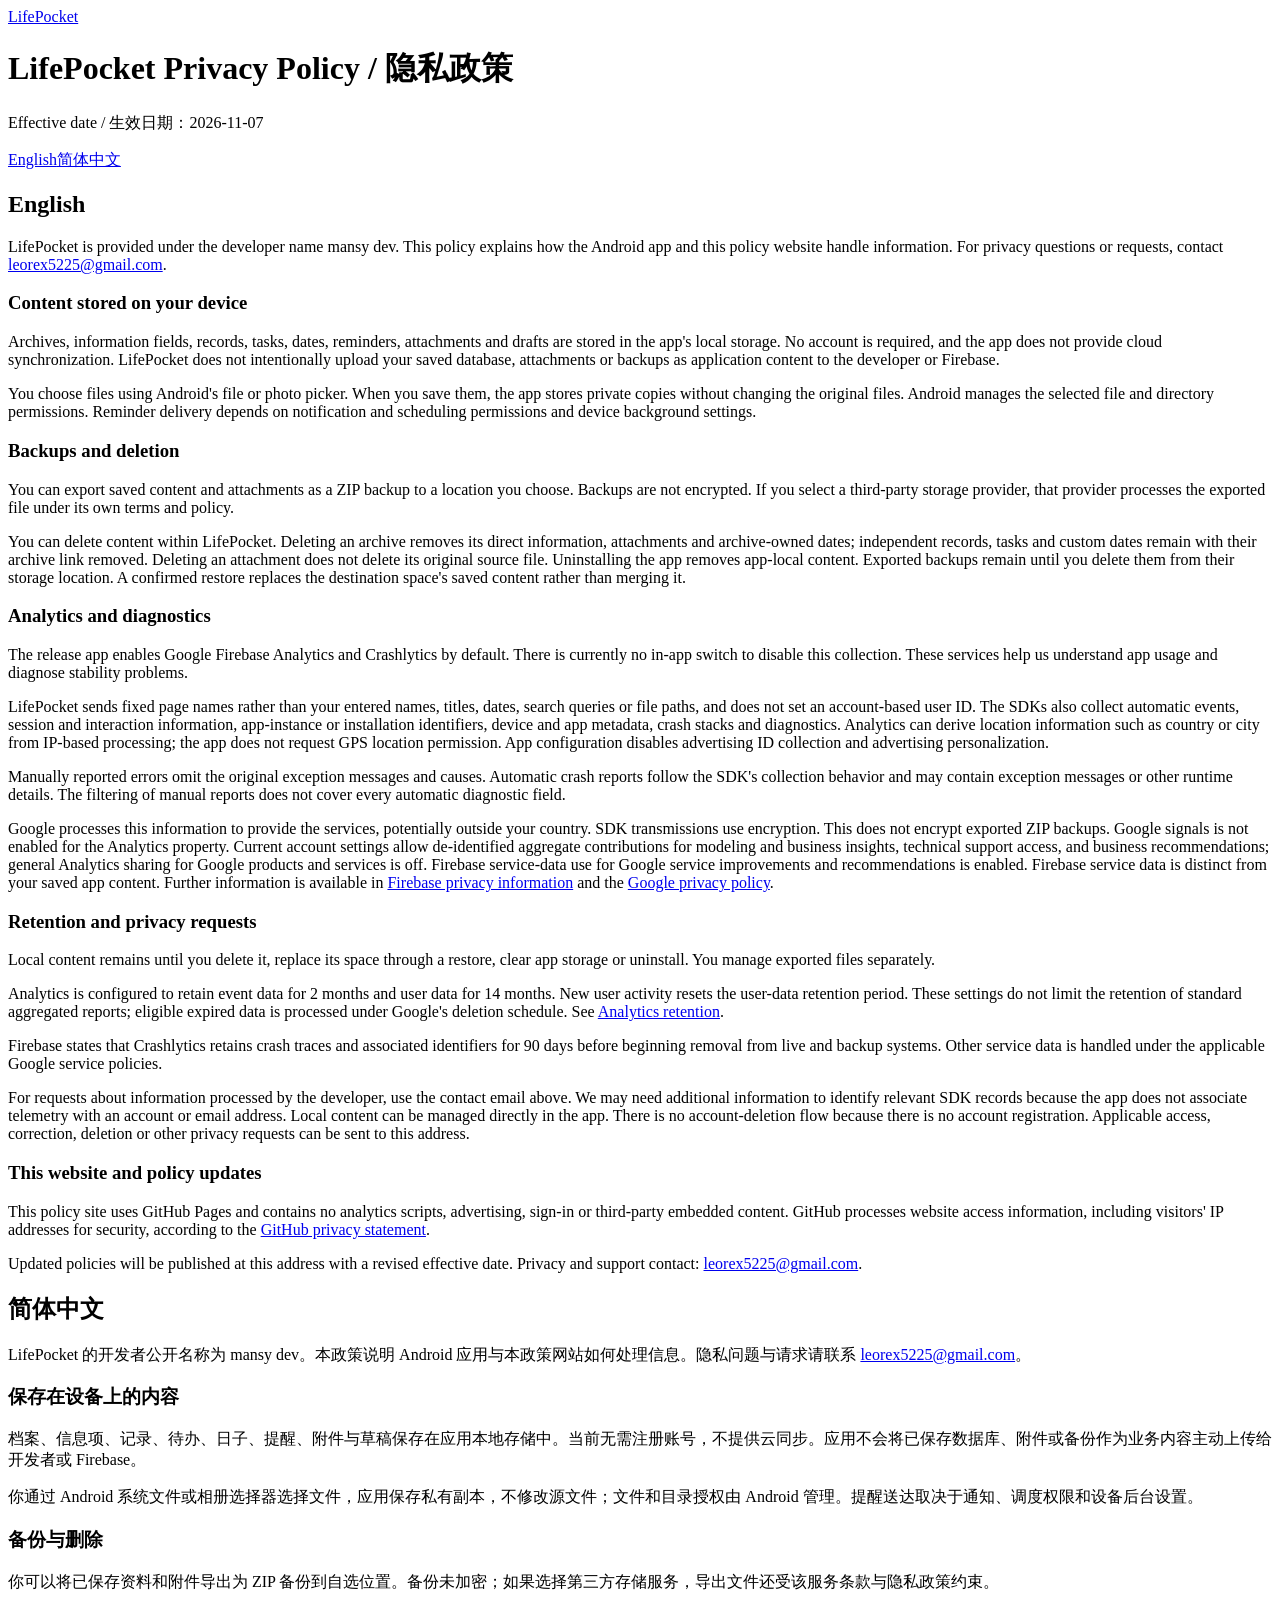
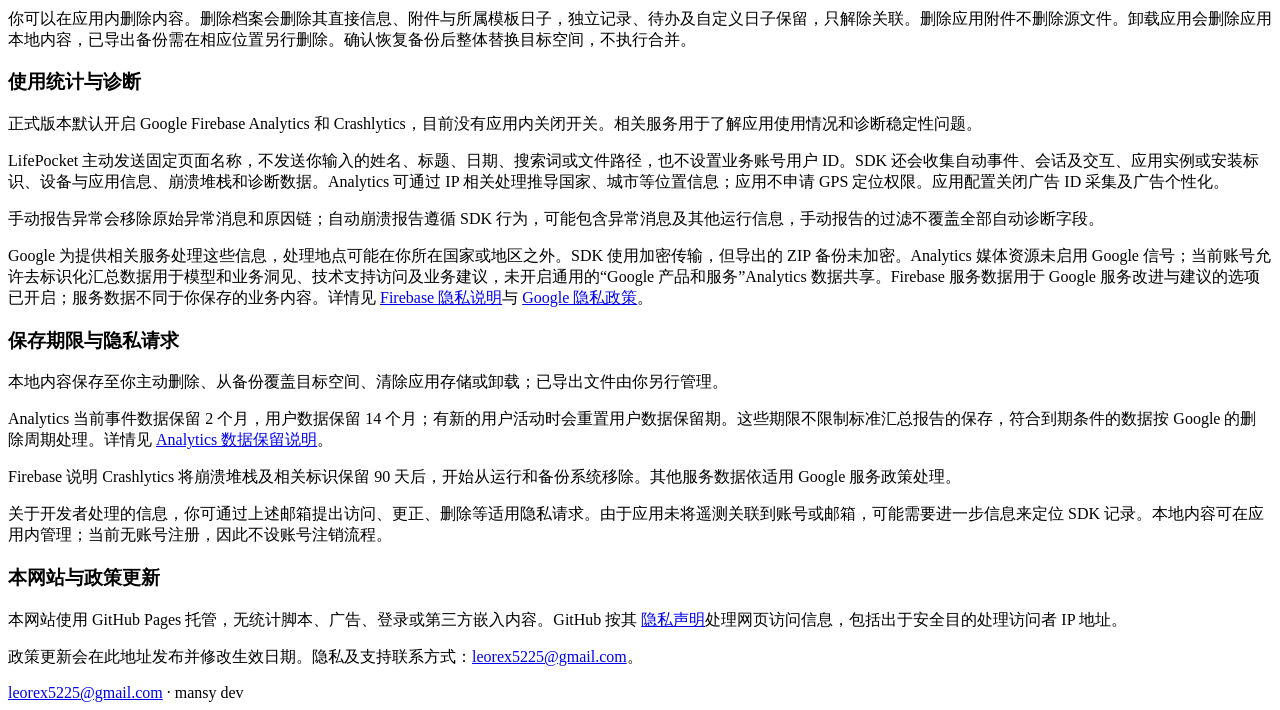
==== privacy/index.html @ 8bf3520f "Publish bilingual LifePocket privacy policy" ====
<!doctype html>
<html lang="en">
<head>
<meta charset="utf-8">
<meta name="viewport" content="width=device-width, initial-scale=1">
<meta name="color-scheme" content="light">
<meta name="description" content="LifePocket privacy policy and support. English and Simplified Chinese.">
<title>LifePocket Privacy Policy / 隐私政策</title>
<link rel="canonical" href="https://weedli.github.io/lifepocket-legal/privacy/">
<link rel="stylesheet" href="../assets/style.css">
</head>
<body><main><a class="brand" href="../">LifePocket</a>
<h1>LifePocket Privacy Policy / 隐私政策</h1>
<p>Effective date / 生效日期：2026-11-07</p>
<nav aria-label="Language"><a href="#en">English</a><a href="#zh-Hans" lang="zh-Hans">简体中文</a></nav>
<section id="en" lang="en"><h2>English</h2>
<p>LifePocket is provided under the developer name mansy dev. This policy explains how the Android app and this policy website handle information. For privacy questions or requests, contact <a href="mailto:leorex5225@gmail.com">leorex5225@gmail.com</a>.</p>
<h3>Content stored on your device</h3>
<p>Archives, information fields, records, tasks, dates, reminders, attachments and drafts are stored in the app&#x27;s local storage. No account is required, and the app does not provide cloud synchronization. LifePocket does not intentionally upload your saved database, attachments or backups as application content to the developer or Firebase.</p>
<p>You choose files using Android&#x27;s file or photo picker. When you save them, the app stores private copies without changing the original files. Android manages the selected file and directory permissions. Reminder delivery depends on notification and scheduling permissions and device background settings.</p>
<h3>Backups and deletion</h3>
<p>You can export saved content and attachments as a ZIP backup to a location you choose. Backups are not encrypted. If you select a third-party storage provider, that provider processes the exported file under its own terms and policy.</p>
<p>You can delete content within LifePocket. Deleting an archive removes its direct information, attachments and archive-owned dates; independent records, tasks and custom dates remain with their archive link removed. Deleting an attachment does not delete its original source file. Uninstalling the app removes app-local content. Exported backups remain until you delete them from their storage location. A confirmed restore replaces the destination space&#x27;s saved content rather than merging it.</p>
<h3>Analytics and diagnostics</h3>
<p>The release app enables Google Firebase Analytics and Crashlytics by default. There is currently no in-app switch to disable this collection. These services help us understand app usage and diagnose stability problems.</p>
<p>LifePocket sends fixed page names rather than your entered names, titles, dates, search queries or file paths, and does not set an account-based user ID. The SDKs also collect automatic events, session and interaction information, app-instance or installation identifiers, device and app metadata, crash stacks and diagnostics. Analytics can derive location information such as country or city from IP-based processing; the app does not request GPS location permission. App configuration disables advertising ID collection and advertising personalization.</p>
<p>Manually reported errors omit the original exception messages and causes. Automatic crash reports follow the SDK&#x27;s collection behavior and may contain exception messages or other runtime details. The filtering of manual reports does not cover every automatic diagnostic field.</p>
<p>Google processes this information to provide the services, potentially outside your country. SDK transmissions use encryption. This does not encrypt exported ZIP backups. Google signals is not enabled for the Analytics property. Current account settings allow de-identified aggregate contributions for modeling and business insights, technical support access, and business recommendations; general Analytics sharing for Google products and services is off. Firebase service-data use for Google service improvements and recommendations is enabled. Firebase service data is distinct from your saved app content. Further information is available in <a href="https://firebase.google.com/support/privacy">Firebase privacy information</a> and the <a href="https://policies.google.com/privacy">Google privacy policy</a>.</p>
<h3>Retention and privacy requests</h3>
<p>Local content remains until you delete it, replace its space through a restore, clear app storage or uninstall. You manage exported files separately.</p>
<p>Analytics is configured to retain event data for 2 months and user data for 14 months. New user activity resets the user-data retention period. These settings do not limit the retention of standard aggregated reports; eligible expired data is processed under Google&#x27;s deletion schedule. See <a href="https://support.google.com/analytics/answer/7667196">Analytics retention</a>.</p>
<p>Firebase states that Crashlytics retains crash traces and associated identifiers for 90 days before beginning removal from live and backup systems. Other service data is handled under the applicable Google service policies.</p>
<p>For requests about information processed by the developer, use the contact email above. We may need additional information to identify relevant SDK records because the app does not associate telemetry with an account or email address. Local content can be managed directly in the app. There is no account-deletion flow because there is no account registration. Applicable access, correction, deletion or other privacy requests can be sent to this address.</p>
<h3>This website and policy updates</h3>
<p>This policy site uses GitHub Pages and contains no analytics scripts, advertising, sign-in or third-party embedded content. GitHub processes website access information, including visitors&#x27; IP addresses for security, according to the <a href="https://docs.github.com/en/site-policy/privacy-policies/github-general-privacy-statement">GitHub privacy statement</a>.</p>
<p>Updated policies will be published at this address with a revised effective date. Privacy and support contact: <a href="mailto:leorex5225@gmail.com">leorex5225@gmail.com</a>.</p>
</section>
<section id="zh-Hans" lang="zh-Hans"><h2>简体中文</h2>
<p>LifePocket 的开发者公开名称为 mansy dev。本政策说明 Android 应用与本政策网站如何处理信息。隐私问题与请求请联系 <a href="mailto:leorex5225@gmail.com">leorex5225@gmail.com</a>。</p>
<h3>保存在设备上的内容</h3>
<p>档案、信息项、记录、待办、日子、提醒、附件与草稿保存在应用本地存储中。当前无需注册账号，不提供云同步。应用不会将已保存数据库、附件或备份作为业务内容主动上传给开发者或 Firebase。</p>
<p>你通过 Android 系统文件或相册选择器选择文件，应用保存私有副本，不修改源文件；文件和目录授权由 Android 管理。提醒送达取决于通知、调度权限和设备后台设置。</p>
<h3>备份与删除</h3>
<p>你可以将已保存资料和附件导出为 ZIP 备份到自选位置。备份未加密；如果选择第三方存储服务，导出文件还受该服务条款与隐私政策约束。</p>
<p>你可以在应用内删除内容。删除档案会删除其直接信息、附件与所属模板日子，独立记录、待办及自定义日子保留，只解除关联。删除应用附件不删除源文件。卸载应用会删除应用本地内容，已导出备份需在相应位置另行删除。确认恢复备份后整体替换目标空间，不执行合并。</p>
<h3>使用统计与诊断</h3>
<p>正式版本默认开启 Google Firebase Analytics 和 Crashlytics，目前没有应用内关闭开关。相关服务用于了解应用使用情况和诊断稳定性问题。</p>
<p>LifePocket 主动发送固定页面名称，不发送你输入的姓名、标题、日期、搜索词或文件路径，也不设置业务账号用户 ID。SDK 还会收集自动事件、会话及交互、应用实例或安装标识、设备与应用信息、崩溃堆栈和诊断数据。Analytics 可通过 IP 相关处理推导国家、城市等位置信息；应用不申请 GPS 定位权限。应用配置关闭广告 ID 采集及广告个性化。</p>
<p>手动报告异常会移除原始异常消息和原因链；自动崩溃报告遵循 SDK 行为，可能包含异常消息及其他运行信息，手动报告的过滤不覆盖全部自动诊断字段。</p>
<p>Google 为提供相关服务处理这些信息，处理地点可能在你所在国家或地区之外。SDK 使用加密传输，但导出的 ZIP 备份未加密。Analytics 媒体资源未启用 Google 信号；当前账号允许去标识化汇总数据用于模型和业务洞见、技术支持访问及业务建议，未开启通用的“Google 产品和服务”Analytics 数据共享。Firebase 服务数据用于 Google 服务改进与建议的选项已开启；服务数据不同于你保存的业务内容。详情见 <a href="https://firebase.google.com/support/privacy">Firebase 隐私说明</a>与 <a href="https://policies.google.com/privacy">Google 隐私政策</a>。</p>
<h3>保存期限与隐私请求</h3>
<p>本地内容保存至你主动删除、从备份覆盖目标空间、清除应用存储或卸载；已导出文件由你另行管理。</p>
<p>Analytics 当前事件数据保留 2 个月，用户数据保留 14 个月；有新的用户活动时会重置用户数据保留期。这些期限不限制标准汇总报告的保存，符合到期条件的数据按 Google 的删除周期处理。详情见 <a href="https://support.google.com/analytics/answer/7667196">Analytics 数据保留说明</a>。</p>
<p>Firebase 说明 Crashlytics 将崩溃堆栈及相关标识保留 90 天后，开始从运行和备份系统移除。其他服务数据依适用 Google 服务政策处理。</p>
<p>关于开发者处理的信息，你可通过上述邮箱提出访问、更正、删除等适用隐私请求。由于应用未将遥测关联到账号或邮箱，可能需要进一步信息来定位 SDK 记录。本地内容可在应用内管理；当前无账号注册，因此不设账号注销流程。</p>
<h3>本网站与政策更新</h3>
<p>本网站使用 GitHub Pages 托管，无统计脚本、广告、登录或第三方嵌入内容。GitHub 按其 <a href="https://docs.github.com/en/site-policy/privacy-policies/github-general-privacy-statement">隐私声明</a>处理网页访问信息，包括出于安全目的处理访问者 IP 地址。</p>
<p>政策更新会在此地址发布并修改生效日期。隐私及支持联系方式：<a href="mailto:leorex5225@gmail.com">leorex5225@gmail.com</a>。</p>
</section><footer><a href="mailto:leorex5225@gmail.com">leorex5225@gmail.com</a> · mansy dev</footer></main></body>
</html>
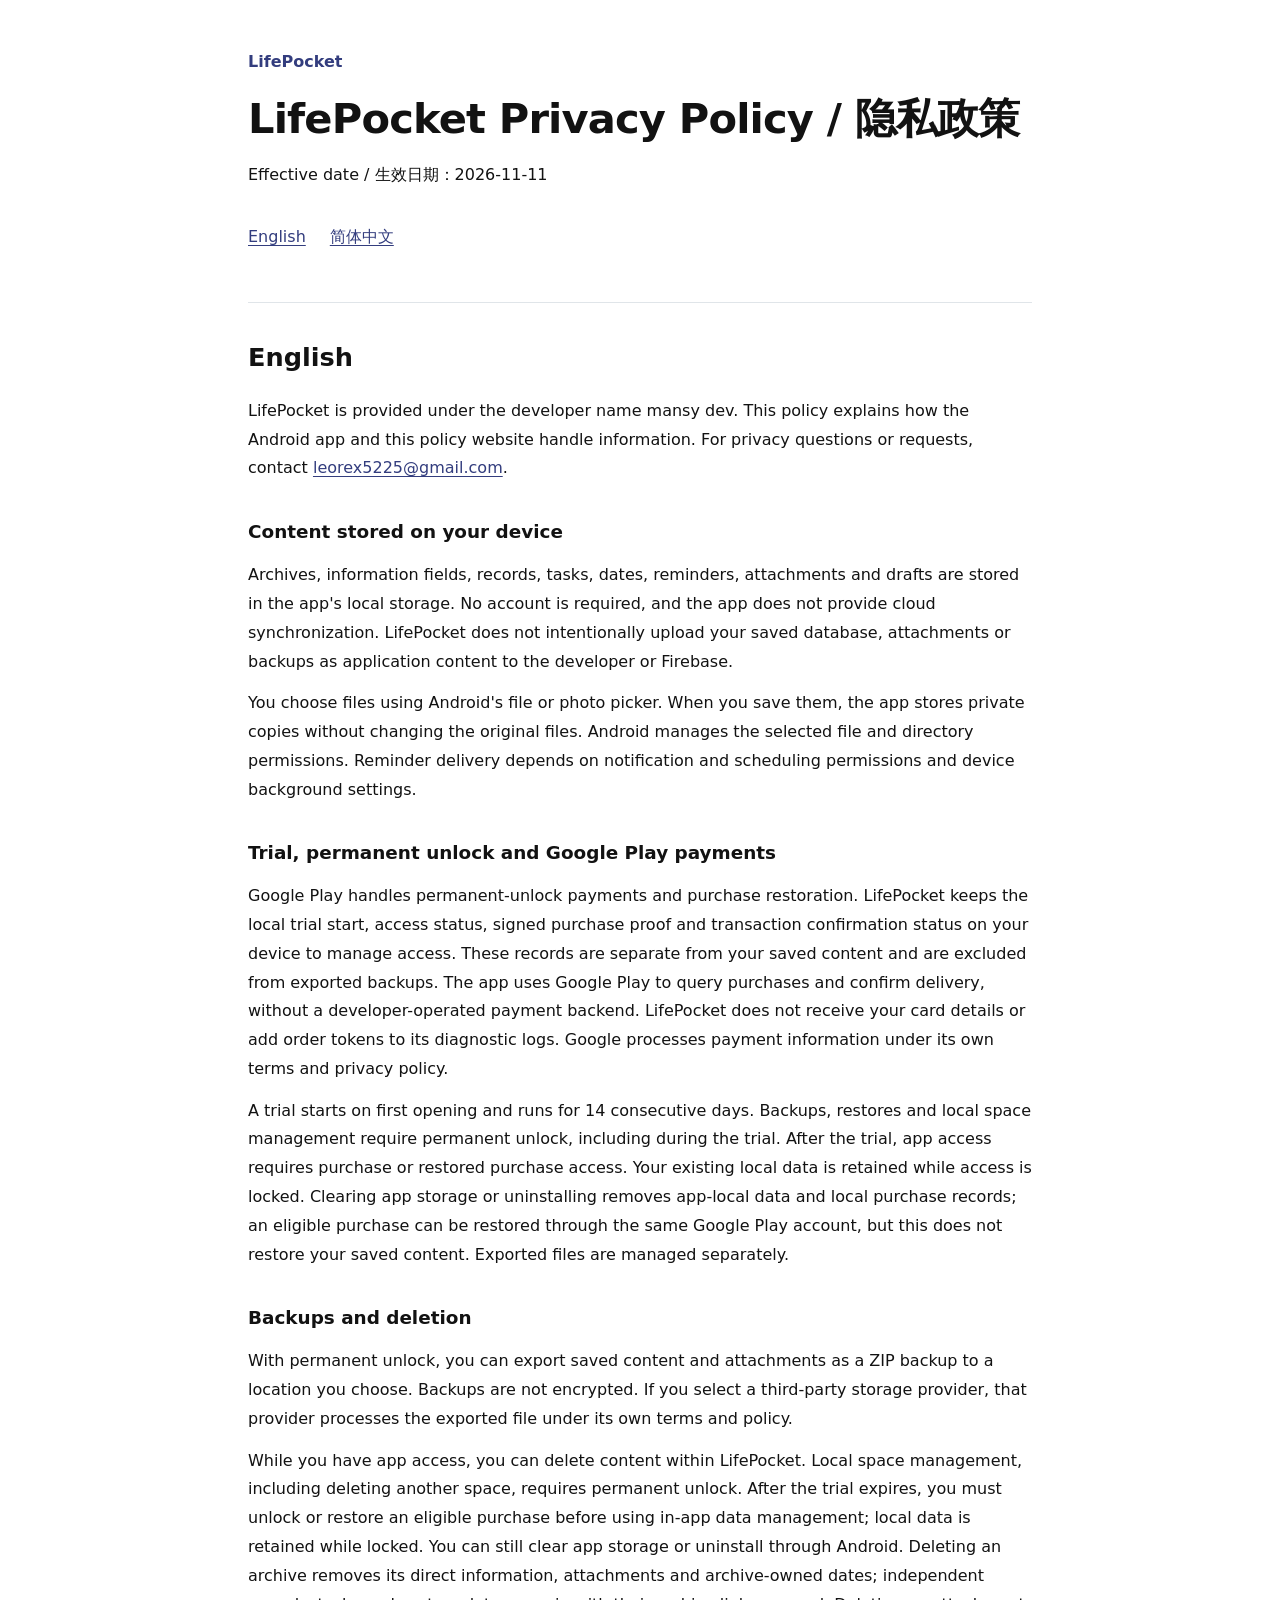
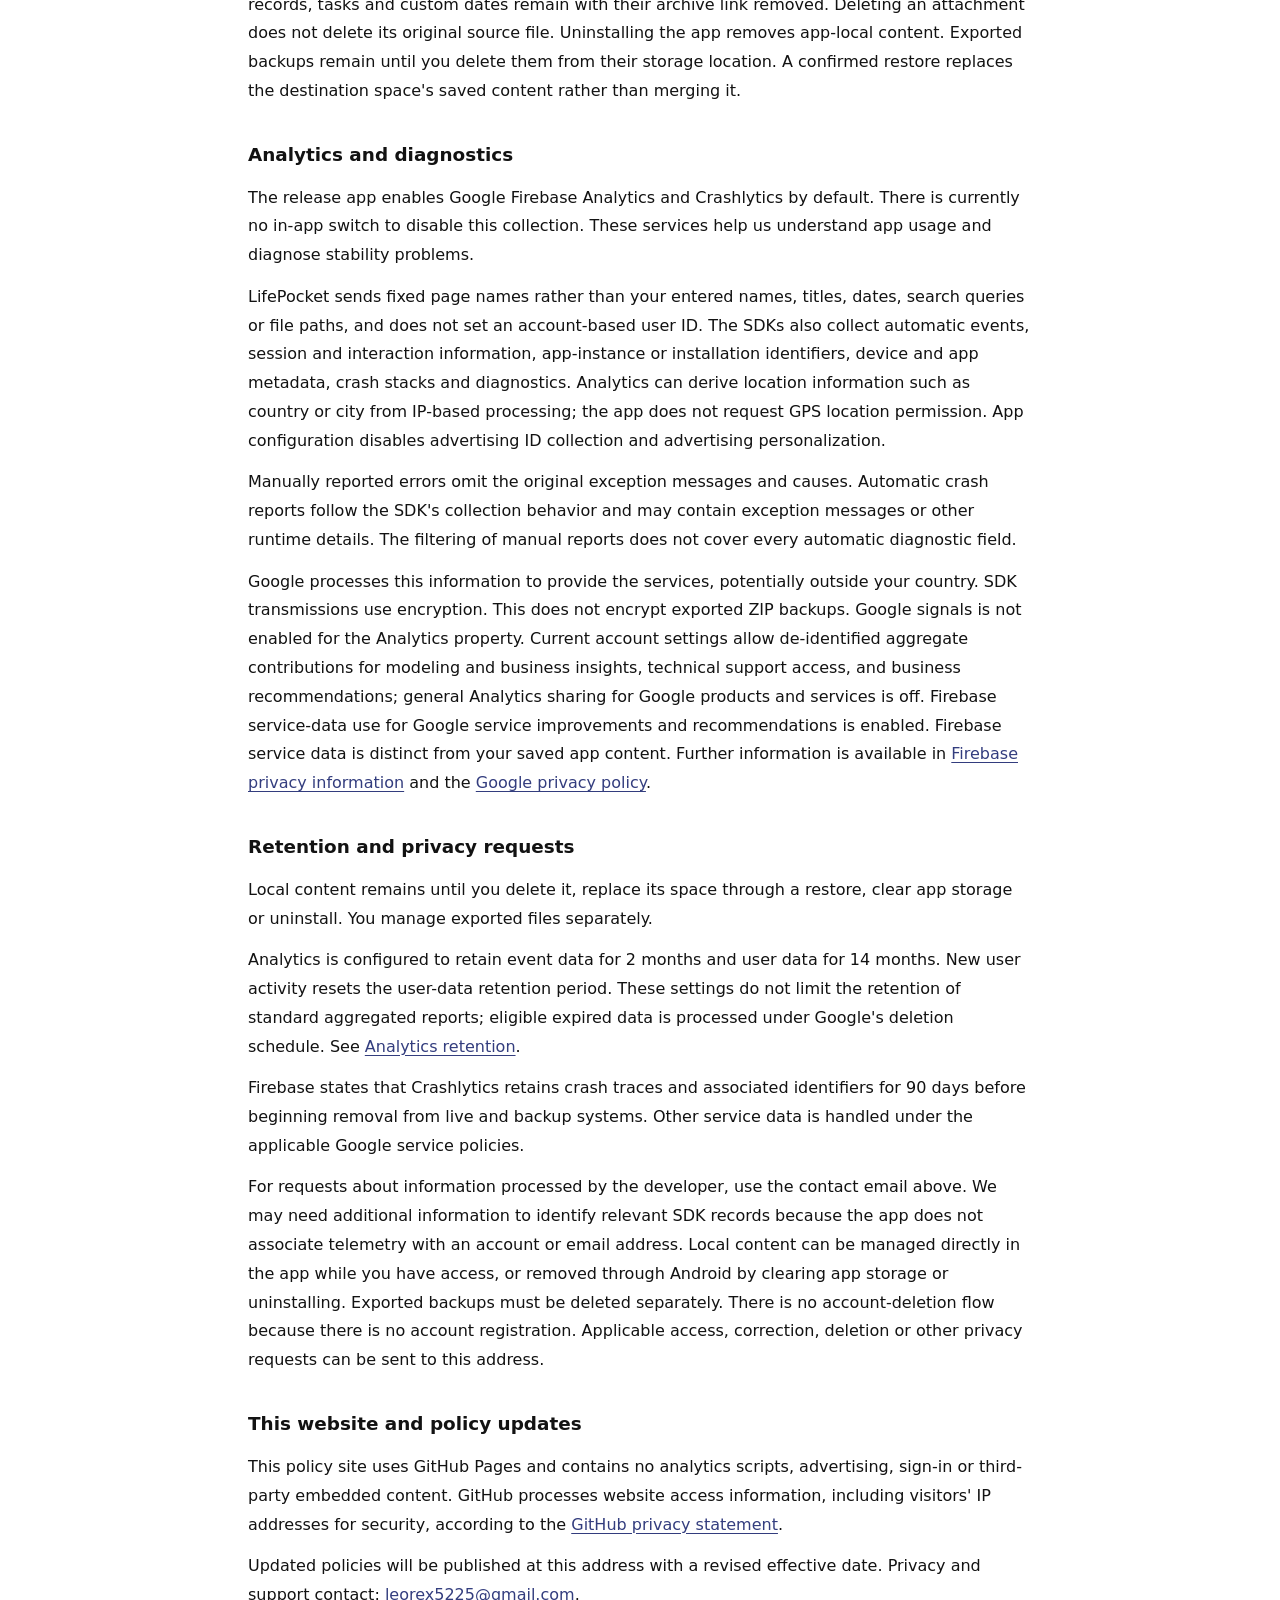
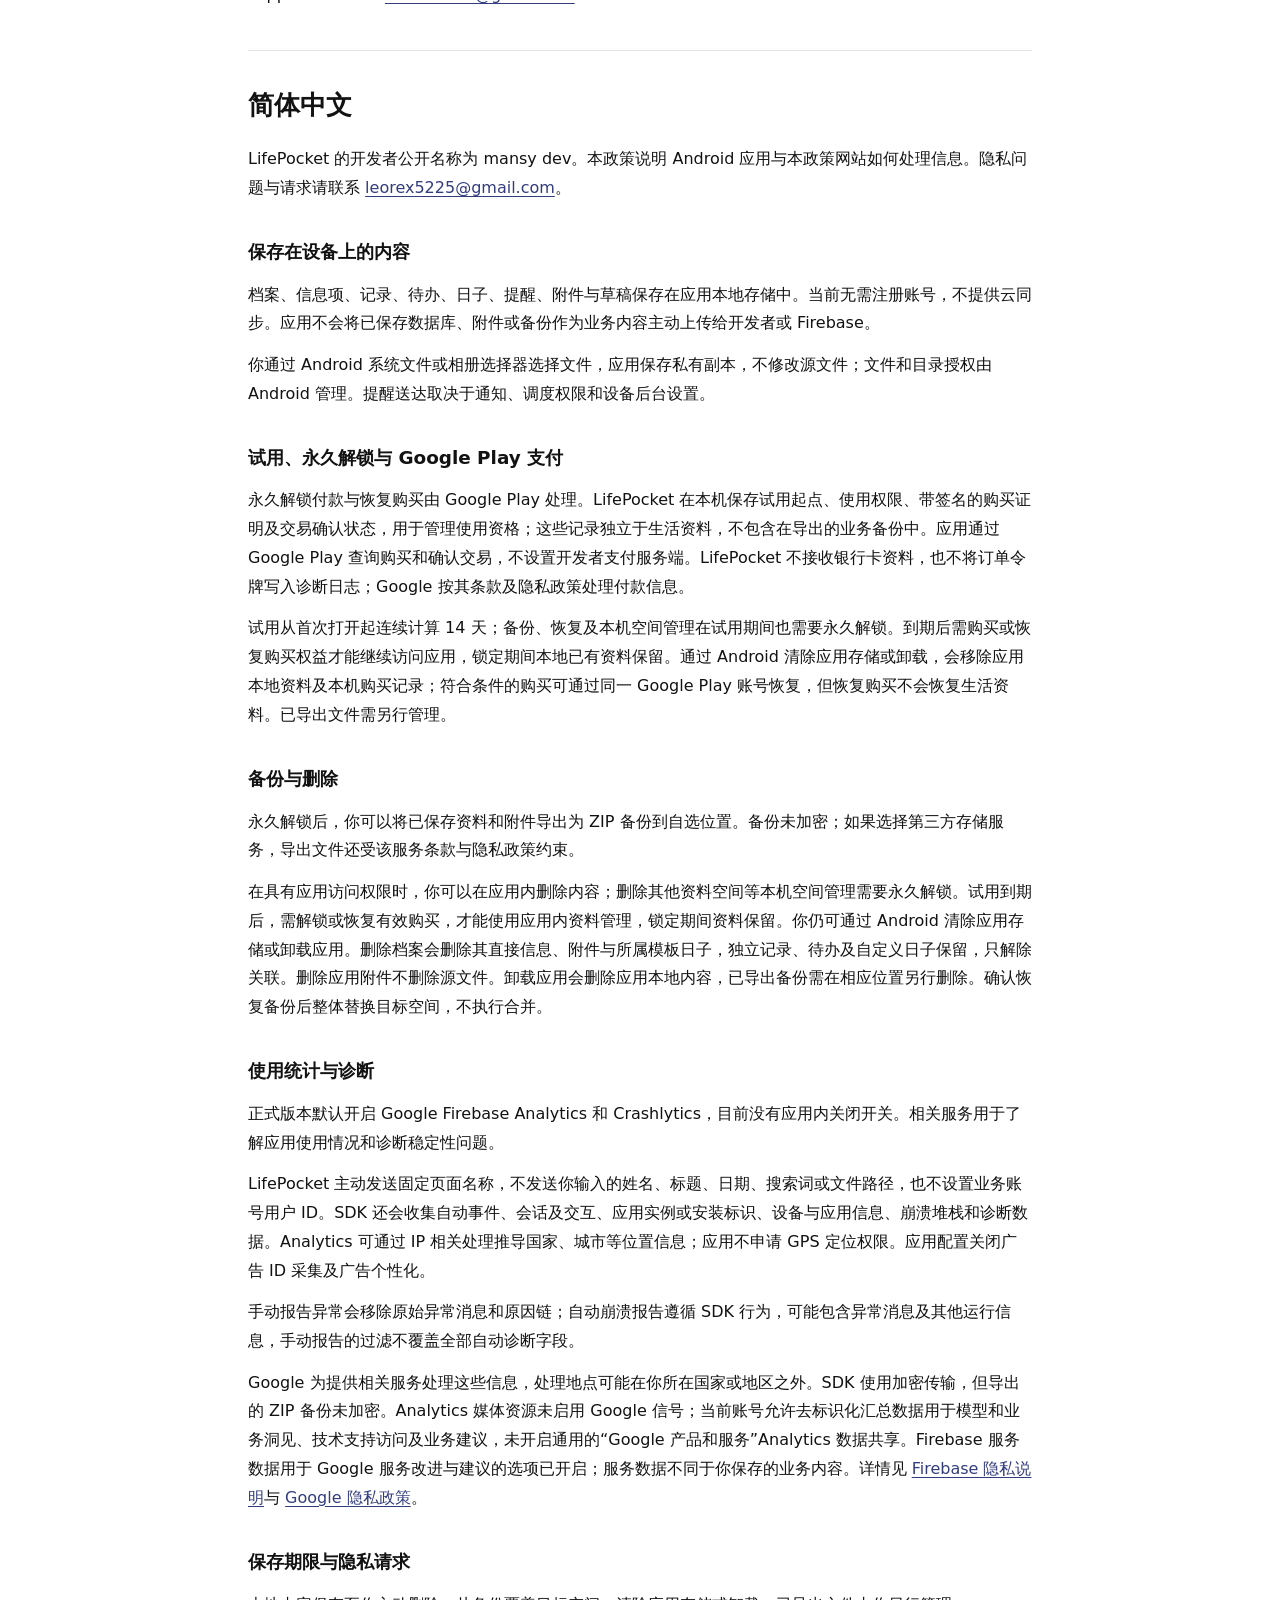
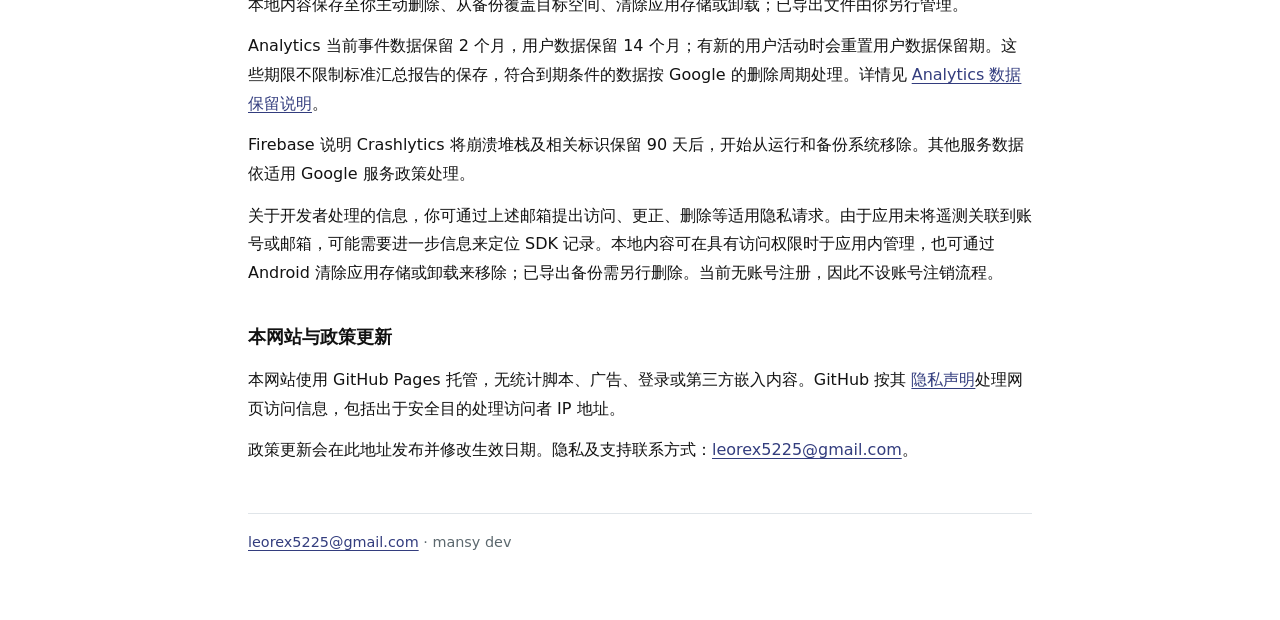
==== commit c5ce1746: "补充试用、永久解锁及数据访问说明" ====
--- a/privacy/index.html
+++ b/privacy/index.html
@@ -11,16 +11,19 @@
 </head>
 <body><main><a class="brand" href="../">LifePocket</a>
 <h1>LifePocket Privacy Policy / 隐私政策</h1>
-<p>Effective date / 生效日期：2026-11-07</p>
+<p>Effective date / 生效日期：2026-11-11</p>
 <nav aria-label="Language"><a href="#en">English</a><a href="#zh-Hans" lang="zh-Hans">简体中文</a></nav>
 <section id="en" lang="en"><h2>English</h2>
 <p>LifePocket is provided under the developer name mansy dev. This policy explains how the Android app and this policy website handle information. For privacy questions or requests, contact <a href="mailto:leorex5225@gmail.com">leorex5225@gmail.com</a>.</p>
 <h3>Content stored on your device</h3>
 <p>Archives, information fields, records, tasks, dates, reminders, attachments and drafts are stored in the app&#x27;s local storage. No account is required, and the app does not provide cloud synchronization. LifePocket does not intentionally upload your saved database, attachments or backups as application content to the developer or Firebase.</p>
 <p>You choose files using Android&#x27;s file or photo picker. When you save them, the app stores private copies without changing the original files. Android manages the selected file and directory permissions. Reminder delivery depends on notification and scheduling permissions and device background settings.</p>
+<h3>Trial, permanent unlock and Google Play payments</h3>
+<p>Google Play handles permanent-unlock payments and purchase restoration. LifePocket keeps the local trial start, access status, signed purchase proof and transaction confirmation status on your device to manage access. These records are separate from your saved content and are excluded from exported backups. The app uses Google Play to query purchases and confirm delivery, without a developer-operated payment backend. LifePocket does not receive your card details or add order tokens to its diagnostic logs. Google processes payment information under its own terms and privacy policy.</p>
+<p>A trial starts on first opening and runs for 14 consecutive days. Backups, restores and local space management require permanent unlock, including during the trial. After the trial, app access requires purchase or restored purchase access. Your existing local data is retained while access is locked. Clearing app storage or uninstalling removes app-local data and local purchase records; an eligible purchase can be restored through the same Google Play account, but this does not restore your saved content. Exported files are managed separately.</p>
 <h3>Backups and deletion</h3>
-<p>You can export saved content and attachments as a ZIP backup to a location you choose. Backups are not encrypted. If you select a third-party storage provider, that provider processes the exported file under its own terms and policy.</p>
-<p>You can delete content within LifePocket. Deleting an archive removes its direct information, attachments and archive-owned dates; independent records, tasks and custom dates remain with their archive link removed. Deleting an attachment does not delete its original source file. Uninstalling the app removes app-local content. Exported backups remain until you delete them from their storage location. A confirmed restore replaces the destination space&#x27;s saved content rather than merging it.</p>
+<p>With permanent unlock, you can export saved content and attachments as a ZIP backup to a location you choose. Backups are not encrypted. If you select a third-party storage provider, that provider processes the exported file under its own terms and policy.</p>
+<p>While you have app access, you can delete content within LifePocket. Local space management, including deleting another space, requires permanent unlock. After the trial expires, you must unlock or restore an eligible purchase before using in-app data management; local data is retained while locked. You can still clear app storage or uninstall through Android. Deleting an archive removes its direct information, attachments and archive-owned dates; independent records, tasks and custom dates remain with their archive link removed. Deleting an attachment does not delete its original source file. Uninstalling the app removes app-local content. Exported backups remain until you delete them from their storage location. A confirmed restore replaces the destination space&#x27;s saved content rather than merging it.</p>
 <h3>Analytics and diagnostics</h3>
 <p>The release app enables Google Firebase Analytics and Crashlytics by default. There is currently no in-app switch to disable this collection. These services help us understand app usage and diagnose stability problems.</p>
 <p>LifePocket sends fixed page names rather than your entered names, titles, dates, search queries or file paths, and does not set an account-based user ID. The SDKs also collect automatic events, session and interaction information, app-instance or installation identifiers, device and app metadata, crash stacks and diagnostics. Analytics can derive location information such as country or city from IP-based processing; the app does not request GPS location permission. App configuration disables advertising ID collection and advertising personalization.</p>
@@ -30,7 +33,7 @@
 <p>Local content remains until you delete it, replace its space through a restore, clear app storage or uninstall. You manage exported files separately.</p>
 <p>Analytics is configured to retain event data for 2 months and user data for 14 months. New user activity resets the user-data retention period. These settings do not limit the retention of standard aggregated reports; eligible expired data is processed under Google&#x27;s deletion schedule. See <a href="https://support.google.com/analytics/answer/7667196">Analytics retention</a>.</p>
 <p>Firebase states that Crashlytics retains crash traces and associated identifiers for 90 days before beginning removal from live and backup systems. Other service data is handled under the applicable Google service policies.</p>
-<p>For requests about information processed by the developer, use the contact email above. We may need additional information to identify relevant SDK records because the app does not associate telemetry with an account or email address. Local content can be managed directly in the app. There is no account-deletion flow because there is no account registration. Applicable access, correction, deletion or other privacy requests can be sent to this address.</p>
+<p>For requests about information processed by the developer, use the contact email above. We may need additional information to identify relevant SDK records because the app does not associate telemetry with an account or email address. Local content can be managed directly in the app while you have access, or removed through Android by clearing app storage or uninstalling. Exported backups must be deleted separately. There is no account-deletion flow because there is no account registration. Applicable access, correction, deletion or other privacy requests can be sent to this address.</p>
 <h3>This website and policy updates</h3>
 <p>This policy site uses GitHub Pages and contains no analytics scripts, advertising, sign-in or third-party embedded content. GitHub processes website access information, including visitors&#x27; IP addresses for security, according to the <a href="https://docs.github.com/en/site-policy/privacy-policies/github-general-privacy-statement">GitHub privacy statement</a>.</p>
 <p>Updated policies will be published at this address with a revised effective date. Privacy and support contact: <a href="mailto:leorex5225@gmail.com">leorex5225@gmail.com</a>.</p>
@@ -40,9 +43,12 @@
 <h3>保存在设备上的内容</h3>
 <p>档案、信息项、记录、待办、日子、提醒、附件与草稿保存在应用本地存储中。当前无需注册账号，不提供云同步。应用不会将已保存数据库、附件或备份作为业务内容主动上传给开发者或 Firebase。</p>
 <p>你通过 Android 系统文件或相册选择器选择文件，应用保存私有副本，不修改源文件；文件和目录授权由 Android 管理。提醒送达取决于通知、调度权限和设备后台设置。</p>
+<h3>试用、永久解锁与 Google Play 支付</h3>
+<p>永久解锁付款与恢复购买由 Google Play 处理。LifePocket 在本机保存试用起点、使用权限、带签名的购买证明及交易确认状态，用于管理使用资格；这些记录独立于生活资料，不包含在导出的业务备份中。应用通过 Google Play 查询购买和确认交易，不设置开发者支付服务端。LifePocket 不接收银行卡资料，也不将订单令牌写入诊断日志；Google 按其条款及隐私政策处理付款信息。</p>
+<p>试用从首次打开起连续计算 14 天；备份、恢复及本机空间管理在试用期间也需要永久解锁。到期后需购买或恢复购买权益才能继续访问应用，锁定期间本地已有资料保留。通过 Android 清除应用存储或卸载，会移除应用本地资料及本机购买记录；符合条件的购买可通过同一 Google Play 账号恢复，但恢复购买不会恢复生活资料。已导出文件需另行管理。</p>
 <h3>备份与删除</h3>
-<p>你可以将已保存资料和附件导出为 ZIP 备份到自选位置。备份未加密；如果选择第三方存储服务，导出文件还受该服务条款与隐私政策约束。</p>
-<p>你可以在应用内删除内容。删除档案会删除其直接信息、附件与所属模板日子，独立记录、待办及自定义日子保留，只解除关联。删除应用附件不删除源文件。卸载应用会删除应用本地内容，已导出备份需在相应位置另行删除。确认恢复备份后整体替换目标空间，不执行合并。</p>
+<p>永久解锁后，你可以将已保存资料和附件导出为 ZIP 备份到自选位置。备份未加密；如果选择第三方存储服务，导出文件还受该服务条款与隐私政策约束。</p>
+<p>在具有应用访问权限时，你可以在应用内删除内容；删除其他资料空间等本机空间管理需要永久解锁。试用到期后，需解锁或恢复有效购买，才能使用应用内资料管理，锁定期间资料保留。你仍可通过 Android 清除应用存储或卸载应用。删除档案会删除其直接信息、附件与所属模板日子，独立记录、待办及自定义日子保留，只解除关联。删除应用附件不删除源文件。卸载应用会删除应用本地内容，已导出备份需在相应位置另行删除。确认恢复备份后整体替换目标空间，不执行合并。</p>
 <h3>使用统计与诊断</h3>
 <p>正式版本默认开启 Google Firebase Analytics 和 Crashlytics，目前没有应用内关闭开关。相关服务用于了解应用使用情况和诊断稳定性问题。</p>
 <p>LifePocket 主动发送固定页面名称，不发送你输入的姓名、标题、日期、搜索词或文件路径，也不设置业务账号用户 ID。SDK 还会收集自动事件、会话及交互、应用实例或安装标识、设备与应用信息、崩溃堆栈和诊断数据。Analytics 可通过 IP 相关处理推导国家、城市等位置信息；应用不申请 GPS 定位权限。应用配置关闭广告 ID 采集及广告个性化。</p>
@@ -52,7 +58,7 @@
 <p>本地内容保存至你主动删除、从备份覆盖目标空间、清除应用存储或卸载；已导出文件由你另行管理。</p>
 <p>Analytics 当前事件数据保留 2 个月，用户数据保留 14 个月；有新的用户活动时会重置用户数据保留期。这些期限不限制标准汇总报告的保存，符合到期条件的数据按 Google 的删除周期处理。详情见 <a href="https://support.google.com/analytics/answer/7667196">Analytics 数据保留说明</a>。</p>
 <p>Firebase 说明 Crashlytics 将崩溃堆栈及相关标识保留 90 天后，开始从运行和备份系统移除。其他服务数据依适用 Google 服务政策处理。</p>
-<p>关于开发者处理的信息，你可通过上述邮箱提出访问、更正、删除等适用隐私请求。由于应用未将遥测关联到账号或邮箱，可能需要进一步信息来定位 SDK 记录。本地内容可在应用内管理；当前无账号注册，因此不设账号注销流程。</p>
+<p>关于开发者处理的信息，你可通过上述邮箱提出访问、更正、删除等适用隐私请求。由于应用未将遥测关联到账号或邮箱，可能需要进一步信息来定位 SDK 记录。本地内容可在具有访问权限时于应用内管理，也可通过 Android 清除应用存储或卸载来移除；已导出备份需另行删除。当前无账号注册，因此不设账号注销流程。</p>
 <h3>本网站与政策更新</h3>
 <p>本网站使用 GitHub Pages 托管，无统计脚本、广告、登录或第三方嵌入内容。GitHub 按其 <a href="https://docs.github.com/en/site-policy/privacy-policies/github-general-privacy-statement">隐私声明</a>处理网页访问信息，包括出于安全目的处理访问者 IP 地址。</p>
 <p>政策更新会在此地址发布并修改生效日期。隐私及支持联系方式：<a href="mailto:leorex5225@gmail.com">leorex5225@gmail.com</a>。</p>
--- a/assets/style.css
+++ b/assets/style.css
@@ -0,0 +1,4 @@
+/* Matches LifePocket's existing light palette and system sans-serif typography. */
+:root{color-scheme:light;--paper:#fff;--ink:#121212;--secondary:#5c686e;--accent:#333d7e;--line:#e0e5e9}
+*{box-sizing:border-box}html{scroll-padding-top:2rem}body{margin:0;background:var(--paper);color:var(--ink);font:1rem/1.8 system-ui,-apple-system,BlinkMacSystemFont,"Segoe UI",sans-serif}
+main{max-width:52rem;margin:auto;padding:3rem 1.5rem 4rem}h1{font-size:clamp(1.8rem,5vw,2.6rem);line-height:1.25;letter-spacing:-.02em;margin:1rem 0}h2{font-size:1.6rem;line-height:1.4}h3{font-size:1.15rem;margin:2rem 0 .5rem}p{margin:.8rem 0;overflow-wrap:anywhere}a{color:var(--accent);text-underline-offset:.2em;overflow-wrap:anywhere}a:focus-visible{outline:3px solid var(--accent);outline-offset:4px;border-radius:2px}.brand{font-weight:700;text-decoration:none}.eyebrow,footer{color:var(--secondary)}nav{display:flex;flex-wrap:wrap;gap:.4rem 1.5rem;margin:1.5rem 0}nav a{display:inline-flex;align-items:center;min-height:3rem}section{border-top:1px solid var(--line);margin-top:2.5rem;padding-top:1rem}footer{border-top:1px solid var(--line);margin-top:3rem;padding-top:1rem;font-size:.9rem}@media(max-width:480px){main{padding:1.5rem 1.1rem 3rem}}
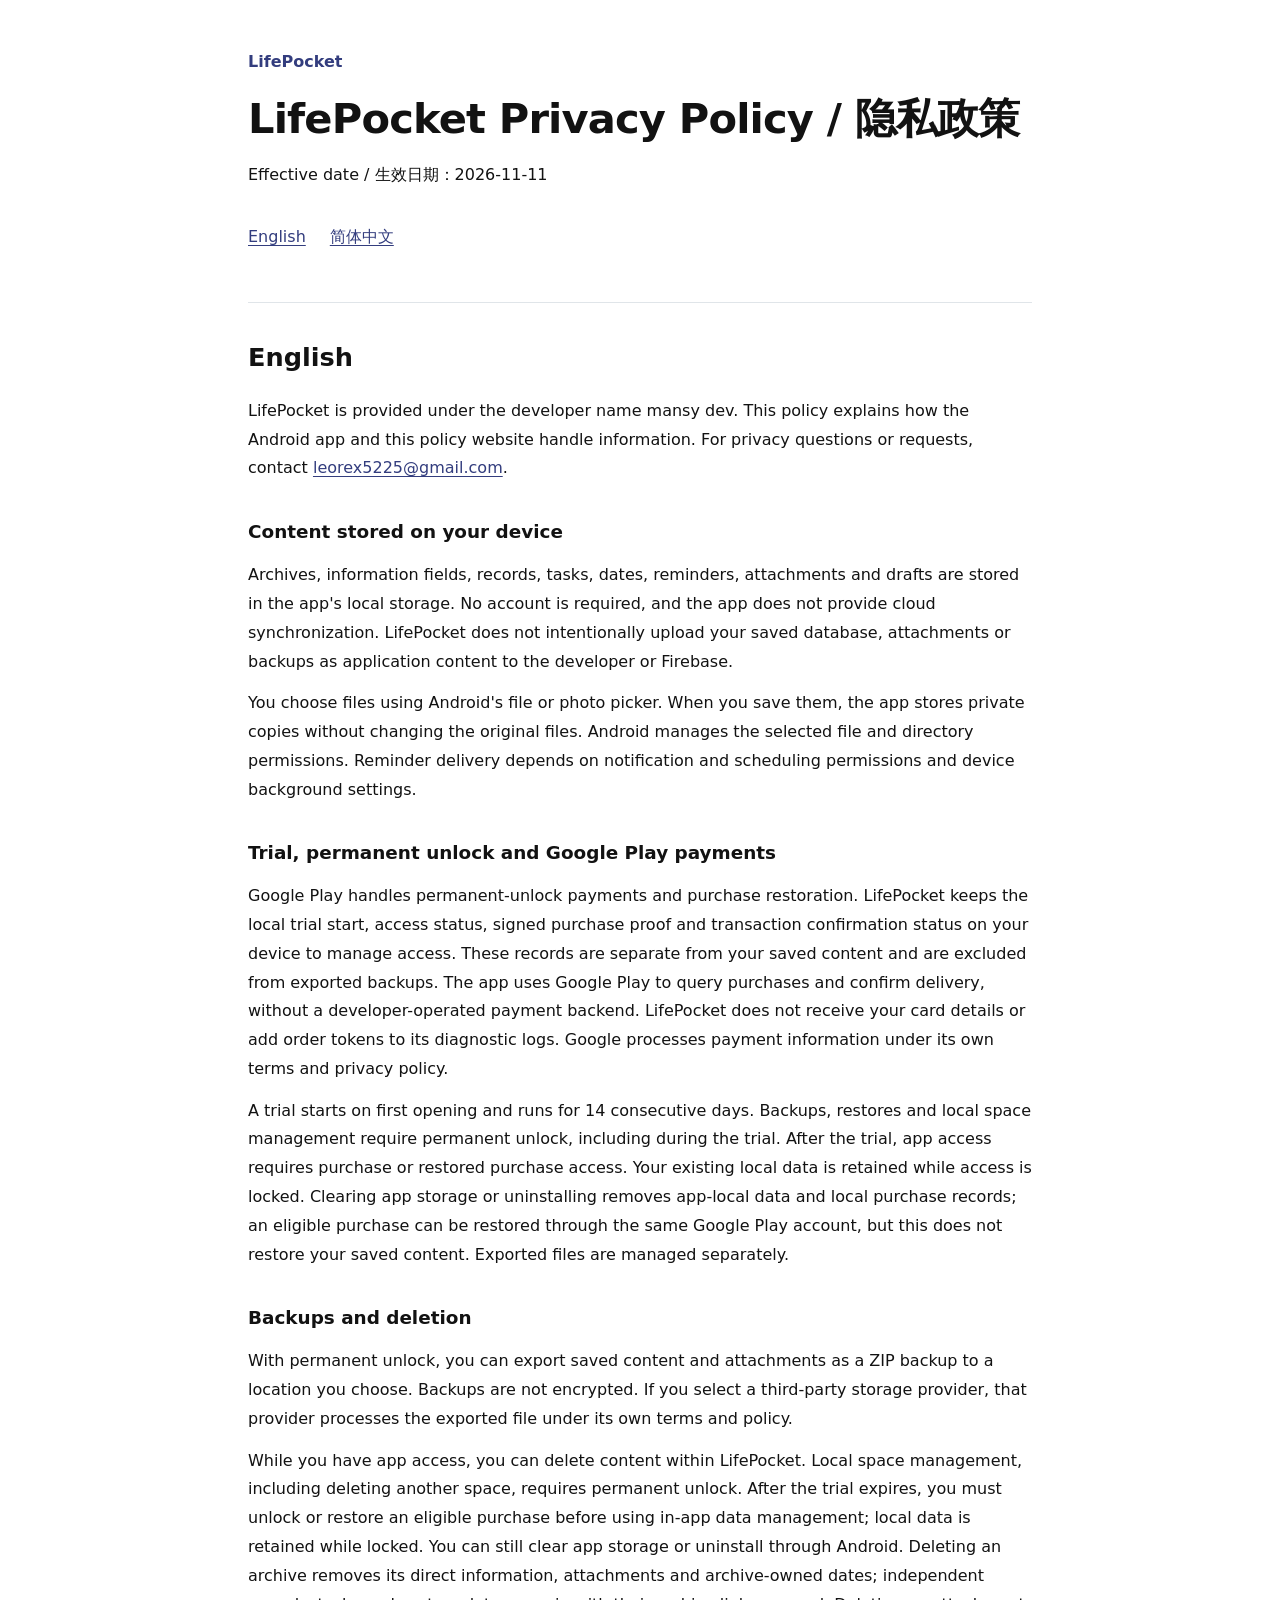
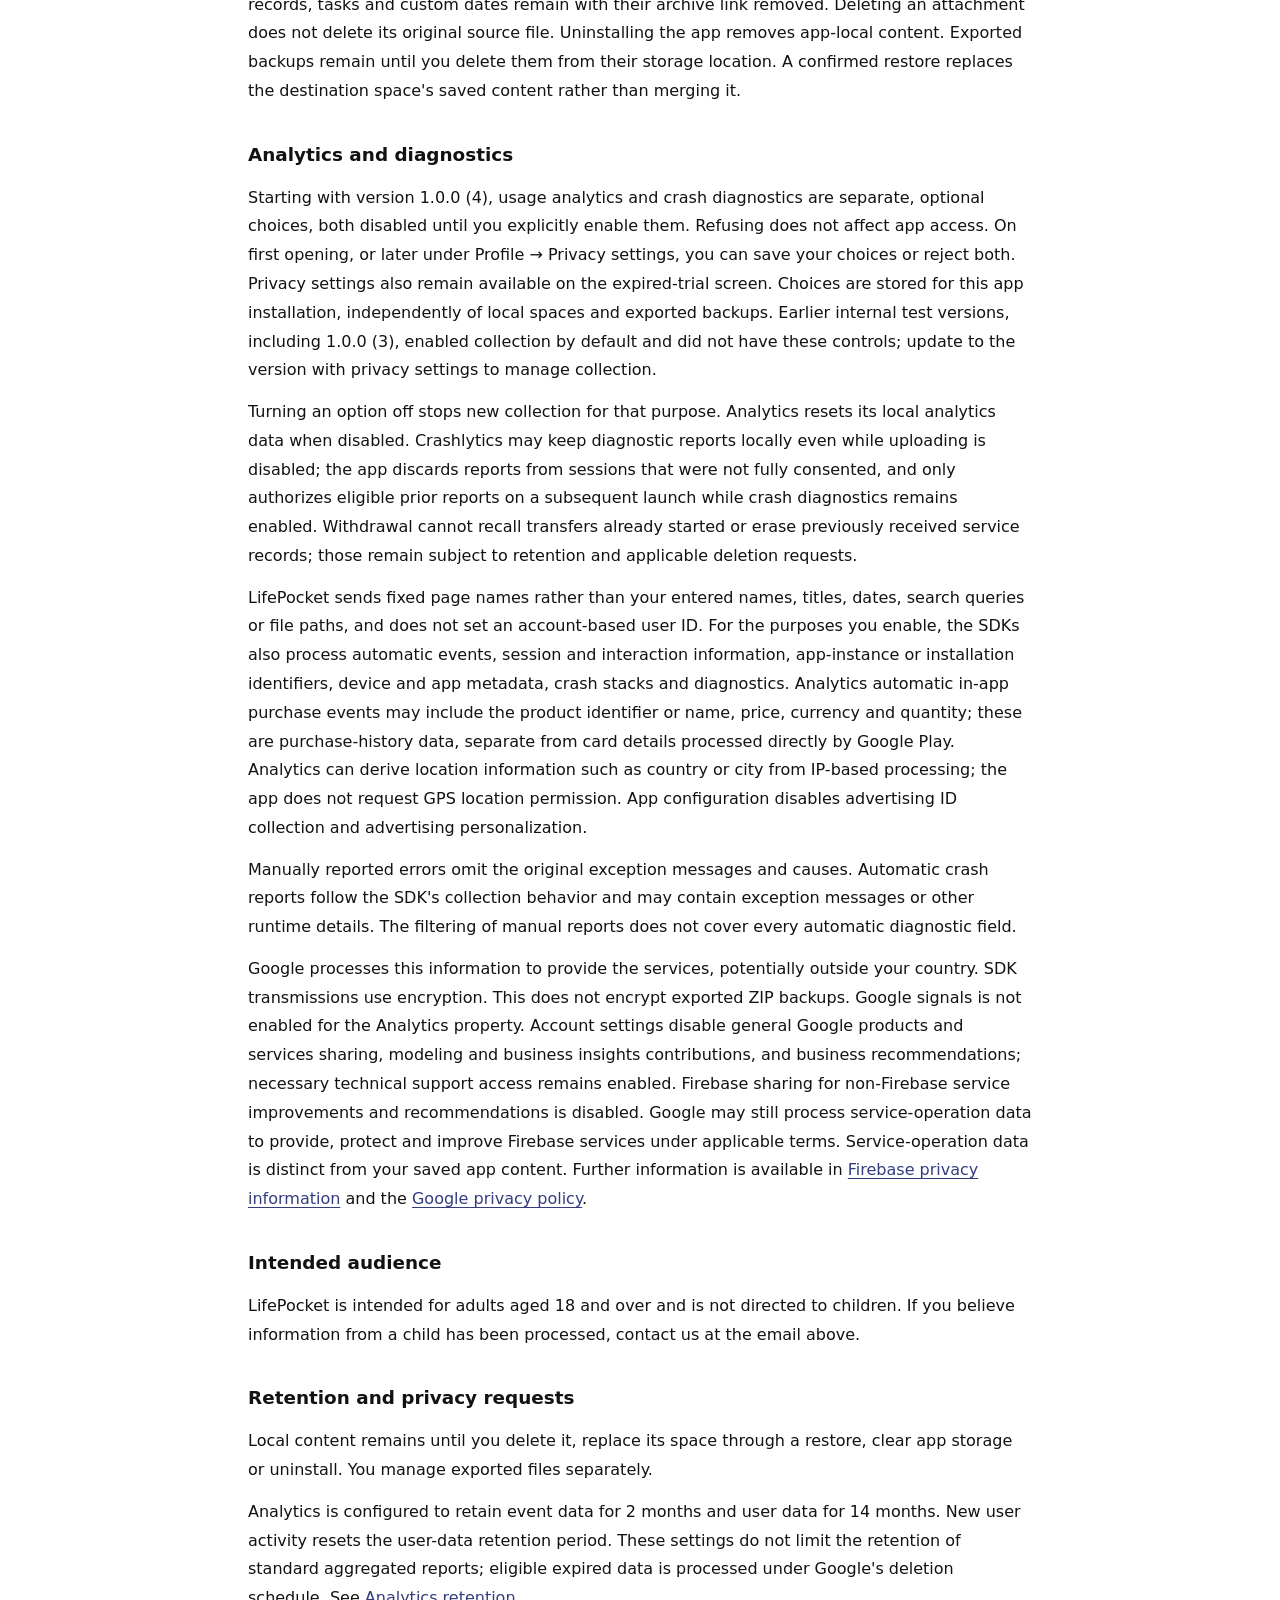
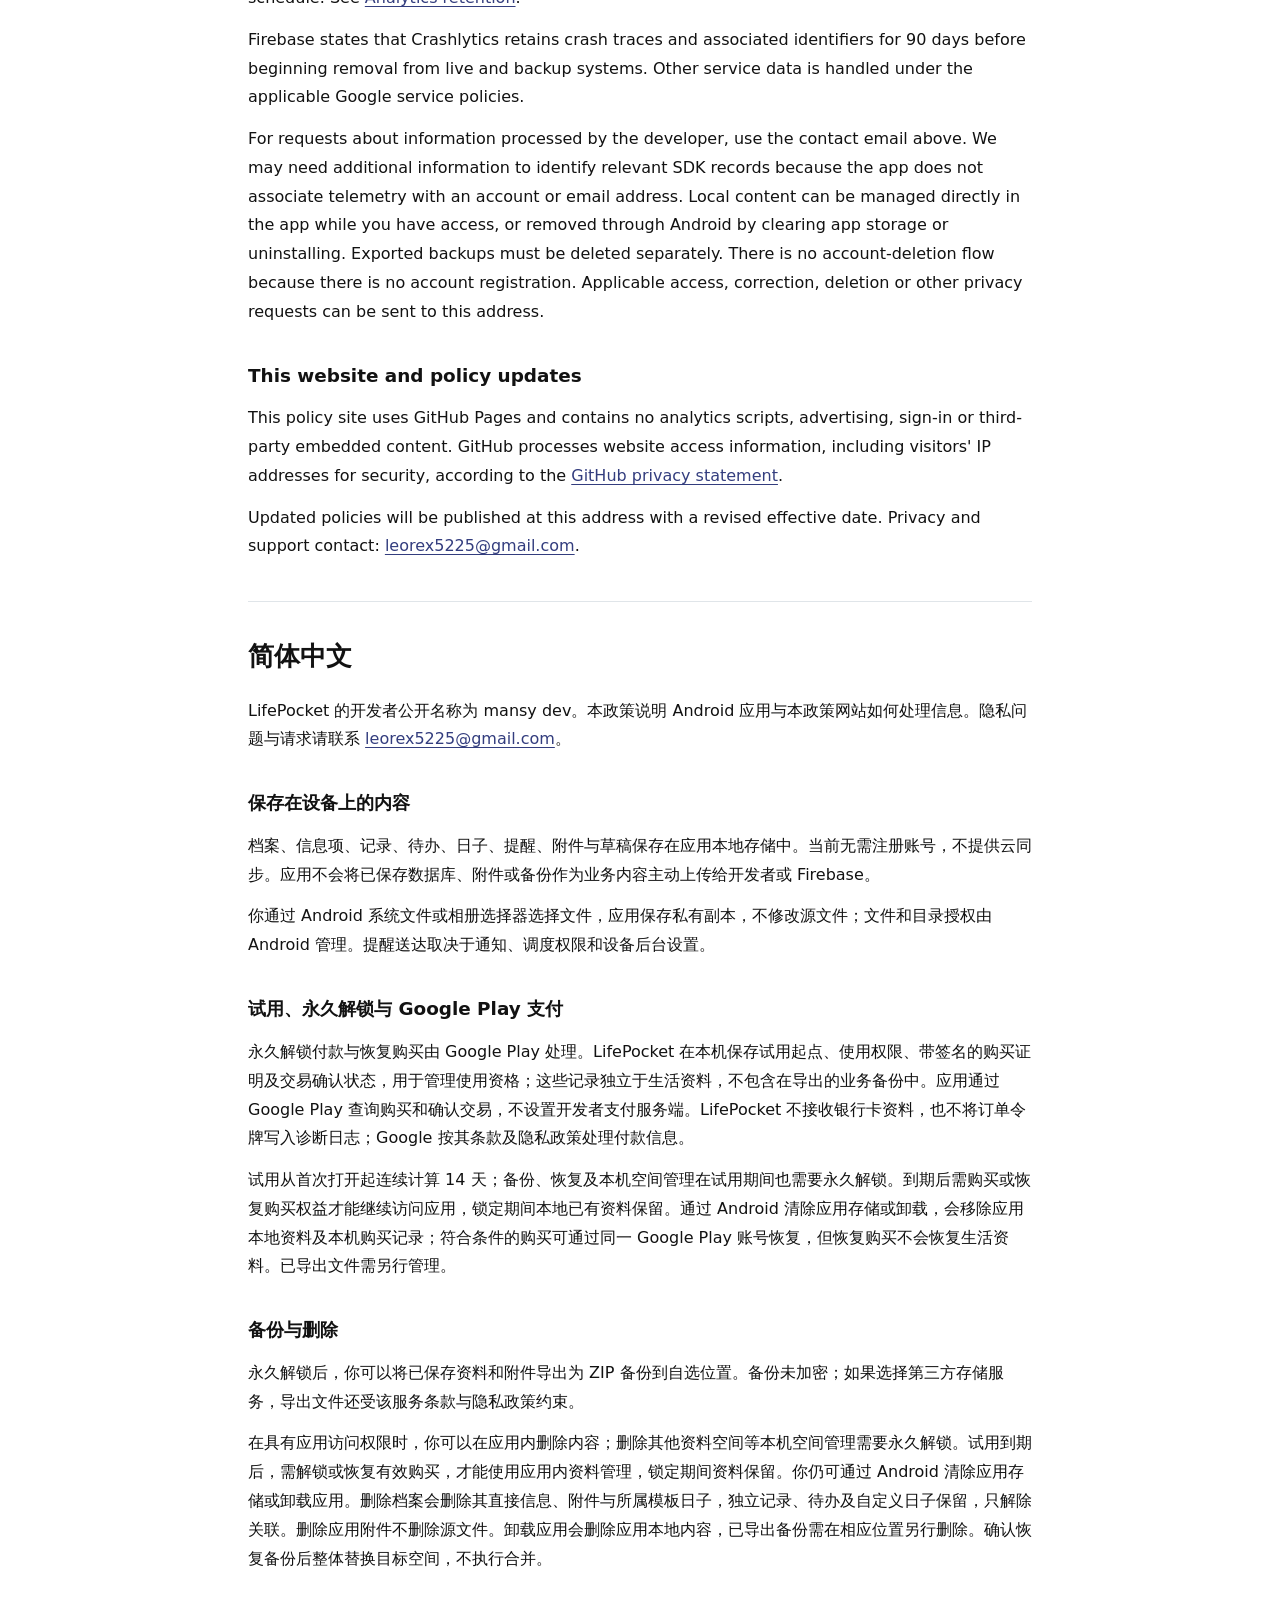
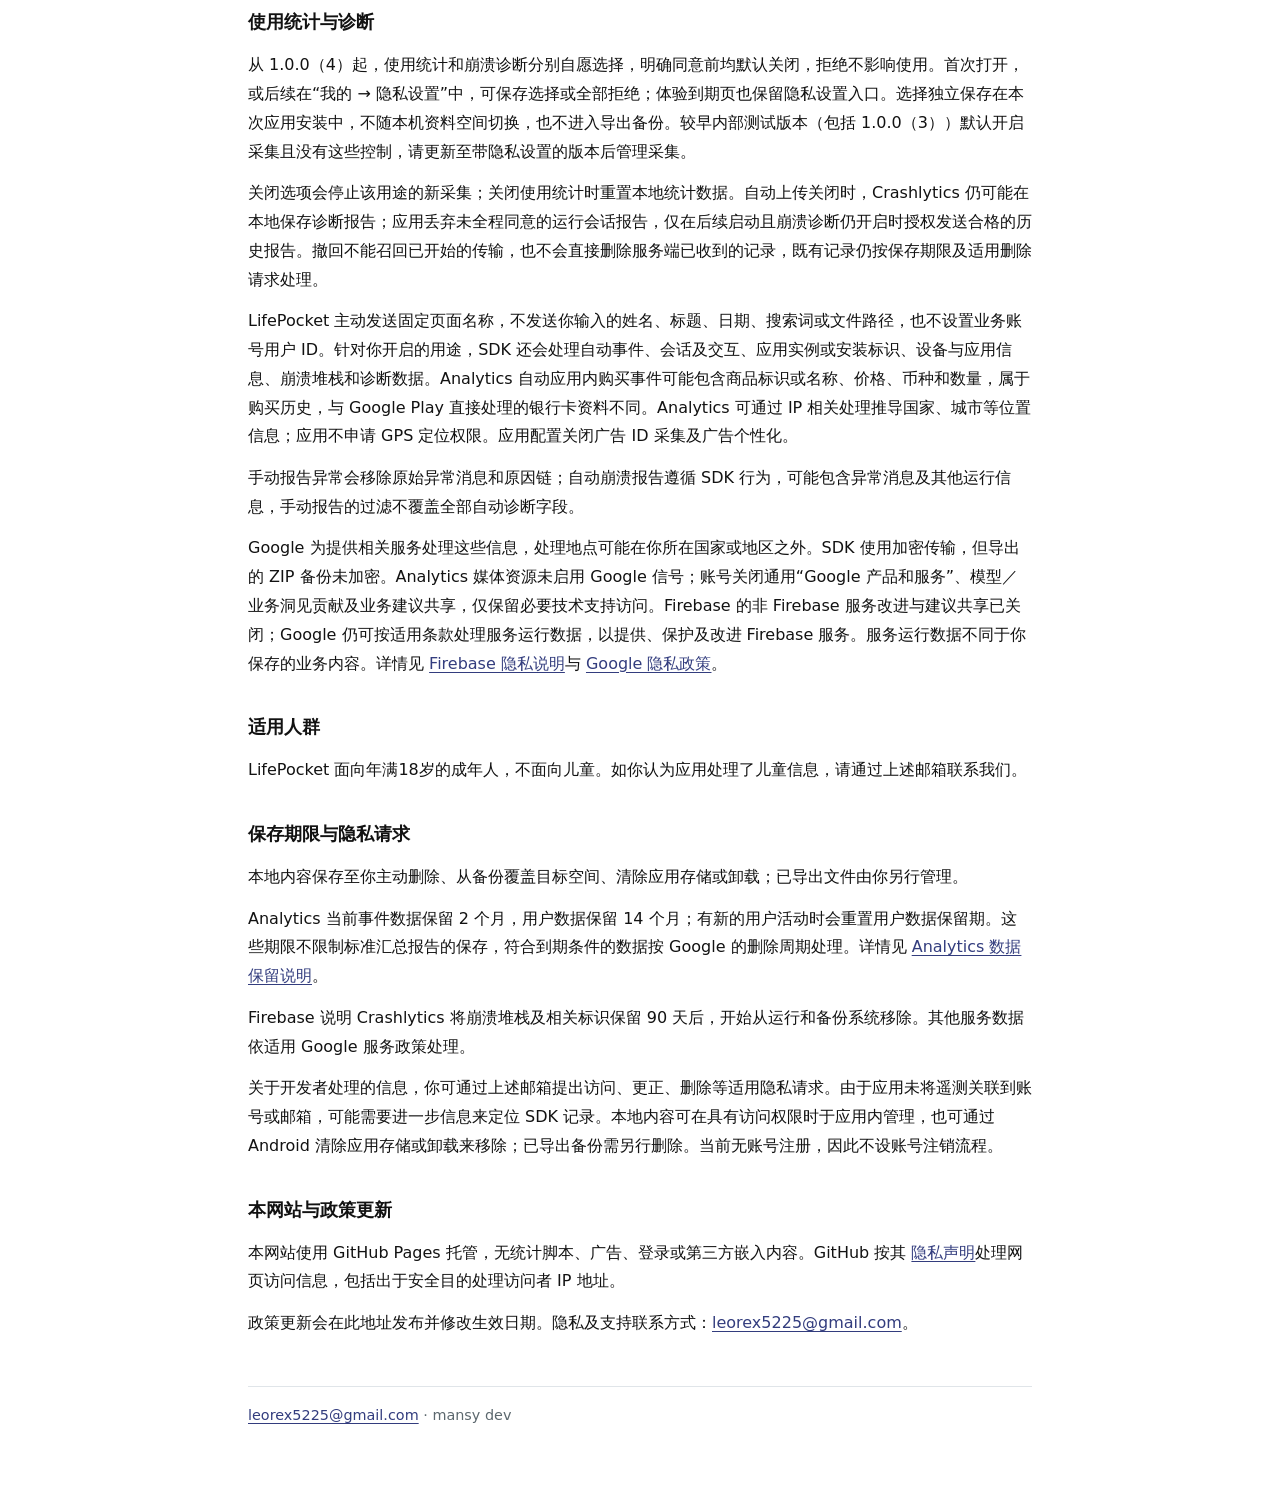
==== commit 33b82e26: "更新自愿采集与成人受众说明" ====
--- a/privacy/index.html
+++ b/privacy/index.html
@@ -25,10 +25,13 @@
 <p>With permanent unlock, you can export saved content and attachments as a ZIP backup to a location you choose. Backups are not encrypted. If you select a third-party storage provider, that provider processes the exported file under its own terms and policy.</p>
 <p>While you have app access, you can delete content within LifePocket. Local space management, including deleting another space, requires permanent unlock. After the trial expires, you must unlock or restore an eligible purchase before using in-app data management; local data is retained while locked. You can still clear app storage or uninstall through Android. Deleting an archive removes its direct information, attachments and archive-owned dates; independent records, tasks and custom dates remain with their archive link removed. Deleting an attachment does not delete its original source file. Uninstalling the app removes app-local content. Exported backups remain until you delete them from their storage location. A confirmed restore replaces the destination space&#x27;s saved content rather than merging it.</p>
 <h3>Analytics and diagnostics</h3>
-<p>The release app enables Google Firebase Analytics and Crashlytics by default. There is currently no in-app switch to disable this collection. These services help us understand app usage and diagnose stability problems.</p>
-<p>LifePocket sends fixed page names rather than your entered names, titles, dates, search queries or file paths, and does not set an account-based user ID. The SDKs also collect automatic events, session and interaction information, app-instance or installation identifiers, device and app metadata, crash stacks and diagnostics. Analytics can derive location information such as country or city from IP-based processing; the app does not request GPS location permission. App configuration disables advertising ID collection and advertising personalization.</p>
+<p>Starting with version 1.0.0 (4), usage analytics and crash diagnostics are separate, optional choices, both disabled until you explicitly enable them. Refusing does not affect app access. On first opening, or later under Profile → Privacy settings, you can save your choices or reject both. Privacy settings also remain available on the expired-trial screen. Choices are stored for this app installation, independently of local spaces and exported backups. Earlier internal test versions, including 1.0.0 (3), enabled collection by default and did not have these controls; update to the version with privacy settings to manage collection.</p>
+<p>Turning an option off stops new collection for that purpose. Analytics resets its local analytics data when disabled. Crashlytics may keep diagnostic reports locally even while uploading is disabled; the app discards reports from sessions that were not fully consented, and only authorizes eligible prior reports on a subsequent launch while crash diagnostics remains enabled. Withdrawal cannot recall transfers already started or erase previously received service records; those remain subject to retention and applicable deletion requests.</p>
+<p>LifePocket sends fixed page names rather than your entered names, titles, dates, search queries or file paths, and does not set an account-based user ID. For the purposes you enable, the SDKs also process automatic events, session and interaction information, app-instance or installation identifiers, device and app metadata, crash stacks and diagnostics. Analytics automatic in-app purchase events may include the product identifier or name, price, currency and quantity; these are purchase-history data, separate from card details processed directly by Google Play. Analytics can derive location information such as country or city from IP-based processing; the app does not request GPS location permission. App configuration disables advertising ID collection and advertising personalization.</p>
 <p>Manually reported errors omit the original exception messages and causes. Automatic crash reports follow the SDK&#x27;s collection behavior and may contain exception messages or other runtime details. The filtering of manual reports does not cover every automatic diagnostic field.</p>
-<p>Google processes this information to provide the services, potentially outside your country. SDK transmissions use encryption. This does not encrypt exported ZIP backups. Google signals is not enabled for the Analytics property. Current account settings allow de-identified aggregate contributions for modeling and business insights, technical support access, and business recommendations; general Analytics sharing for Google products and services is off. Firebase service-data use for Google service improvements and recommendations is enabled. Firebase service data is distinct from your saved app content. Further information is available in <a href="https://firebase.google.com/support/privacy">Firebase privacy information</a> and the <a href="https://policies.google.com/privacy">Google privacy policy</a>.</p>
+<p>Google processes this information to provide the services, potentially outside your country. SDK transmissions use encryption. This does not encrypt exported ZIP backups. Google signals is not enabled for the Analytics property. Account settings disable general Google products and services sharing, modeling and business insights contributions, and business recommendations; necessary technical support access remains enabled. Firebase sharing for non-Firebase service improvements and recommendations is disabled. Google may still process service-operation data to provide, protect and improve Firebase services under applicable terms. Service-operation data is distinct from your saved app content. Further information is available in <a href="https://firebase.google.com/support/privacy">Firebase privacy information</a> and the <a href="https://policies.google.com/privacy">Google privacy policy</a>.</p>
+<h3>Intended audience</h3>
+<p>LifePocket is intended for adults aged 18 and over and is not directed to children. If you believe information from a child has been processed, contact us at the email above.</p>
 <h3>Retention and privacy requests</h3>
 <p>Local content remains until you delete it, replace its space through a restore, clear app storage or uninstall. You manage exported files separately.</p>
 <p>Analytics is configured to retain event data for 2 months and user data for 14 months. New user activity resets the user-data retention period. These settings do not limit the retention of standard aggregated reports; eligible expired data is processed under Google&#x27;s deletion schedule. See <a href="https://support.google.com/analytics/answer/7667196">Analytics retention</a>.</p>
@@ -50,10 +53,13 @@
 <p>永久解锁后，你可以将已保存资料和附件导出为 ZIP 备份到自选位置。备份未加密；如果选择第三方存储服务，导出文件还受该服务条款与隐私政策约束。</p>
 <p>在具有应用访问权限时，你可以在应用内删除内容；删除其他资料空间等本机空间管理需要永久解锁。试用到期后，需解锁或恢复有效购买，才能使用应用内资料管理，锁定期间资料保留。你仍可通过 Android 清除应用存储或卸载应用。删除档案会删除其直接信息、附件与所属模板日子，独立记录、待办及自定义日子保留，只解除关联。删除应用附件不删除源文件。卸载应用会删除应用本地内容，已导出备份需在相应位置另行删除。确认恢复备份后整体替换目标空间，不执行合并。</p>
 <h3>使用统计与诊断</h3>
-<p>正式版本默认开启 Google Firebase Analytics 和 Crashlytics，目前没有应用内关闭开关。相关服务用于了解应用使用情况和诊断稳定性问题。</p>
-<p>LifePocket 主动发送固定页面名称，不发送你输入的姓名、标题、日期、搜索词或文件路径，也不设置业务账号用户 ID。SDK 还会收集自动事件、会话及交互、应用实例或安装标识、设备与应用信息、崩溃堆栈和诊断数据。Analytics 可通过 IP 相关处理推导国家、城市等位置信息；应用不申请 GPS 定位权限。应用配置关闭广告 ID 采集及广告个性化。</p>
+<p>从 1.0.0（4）起，使用统计和崩溃诊断分别自愿选择，明确同意前均默认关闭，拒绝不影响使用。首次打开，或后续在“我的 → 隐私设置”中，可保存选择或全部拒绝；体验到期页也保留隐私设置入口。选择独立保存在本次应用安装中，不随本机资料空间切换，也不进入导出备份。较早内部测试版本（包括 1.0.0（3））默认开启采集且没有这些控制，请更新至带隐私设置的版本后管理采集。</p>
+<p>关闭选项会停止该用途的新采集；关闭使用统计时重置本地统计数据。自动上传关闭时，Crashlytics 仍可能在本地保存诊断报告；应用丢弃未全程同意的运行会话报告，仅在后续启动且崩溃诊断仍开启时授权发送合格的历史报告。撤回不能召回已开始的传输，也不会直接删除服务端已收到的记录，既有记录仍按保存期限及适用删除请求处理。</p>
+<p>LifePocket 主动发送固定页面名称，不发送你输入的姓名、标题、日期、搜索词或文件路径，也不设置业务账号用户 ID。针对你开启的用途，SDK 还会处理自动事件、会话及交互、应用实例或安装标识、设备与应用信息、崩溃堆栈和诊断数据。Analytics 自动应用内购买事件可能包含商品标识或名称、价格、币种和数量，属于购买历史，与 Google Play 直接处理的银行卡资料不同。Analytics 可通过 IP 相关处理推导国家、城市等位置信息；应用不申请 GPS 定位权限。应用配置关闭广告 ID 采集及广告个性化。</p>
 <p>手动报告异常会移除原始异常消息和原因链；自动崩溃报告遵循 SDK 行为，可能包含异常消息及其他运行信息，手动报告的过滤不覆盖全部自动诊断字段。</p>
-<p>Google 为提供相关服务处理这些信息，处理地点可能在你所在国家或地区之外。SDK 使用加密传输，但导出的 ZIP 备份未加密。Analytics 媒体资源未启用 Google 信号；当前账号允许去标识化汇总数据用于模型和业务洞见、技术支持访问及业务建议，未开启通用的“Google 产品和服务”Analytics 数据共享。Firebase 服务数据用于 Google 服务改进与建议的选项已开启；服务数据不同于你保存的业务内容。详情见 <a href="https://firebase.google.com/support/privacy">Firebase 隐私说明</a>与 <a href="https://policies.google.com/privacy">Google 隐私政策</a>。</p>
+<p>Google 为提供相关服务处理这些信息，处理地点可能在你所在国家或地区之外。SDK 使用加密传输，但导出的 ZIP 备份未加密。Analytics 媒体资源未启用 Google 信号；账号关闭通用“Google 产品和服务”、模型／业务洞见贡献及业务建议共享，仅保留必要技术支持访问。Firebase 的非 Firebase 服务改进与建议共享已关闭；Google 仍可按适用条款处理服务运行数据，以提供、保护及改进 Firebase 服务。服务运行数据不同于你保存的业务内容。详情见 <a href="https://firebase.google.com/support/privacy">Firebase 隐私说明</a>与 <a href="https://policies.google.com/privacy">Google 隐私政策</a>。</p>
+<h3>适用人群</h3>
+<p>LifePocket 面向年满18岁的成年人，不面向儿童。如你认为应用处理了儿童信息，请通过上述邮箱联系我们。</p>
 <h3>保存期限与隐私请求</h3>
 <p>本地内容保存至你主动删除、从备份覆盖目标空间、清除应用存储或卸载；已导出文件由你另行管理。</p>
 <p>Analytics 当前事件数据保留 2 个月，用户数据保留 14 个月；有新的用户活动时会重置用户数据保留期。这些期限不限制标准汇总报告的保存，符合到期条件的数据按 Google 的删除周期处理。详情见 <a href="https://support.google.com/analytics/answer/7667196">Analytics 数据保留说明</a>。</p>
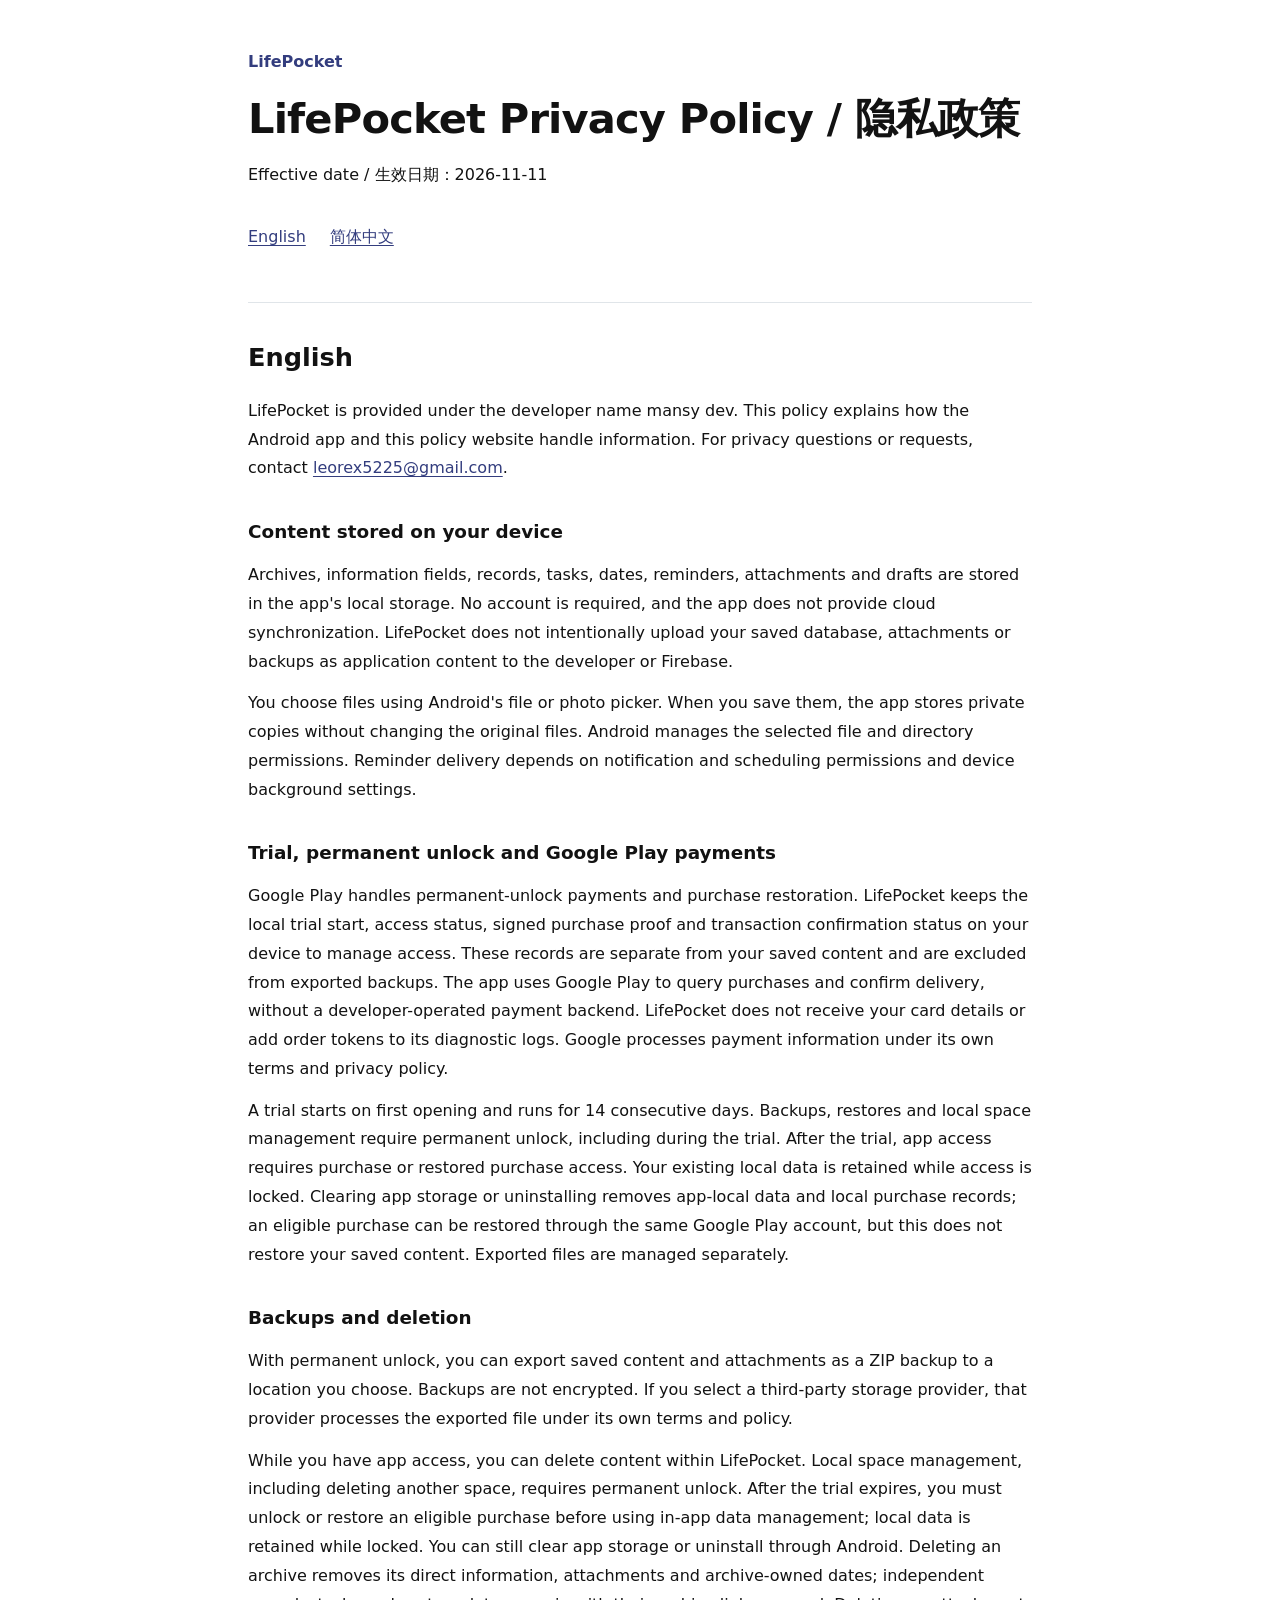
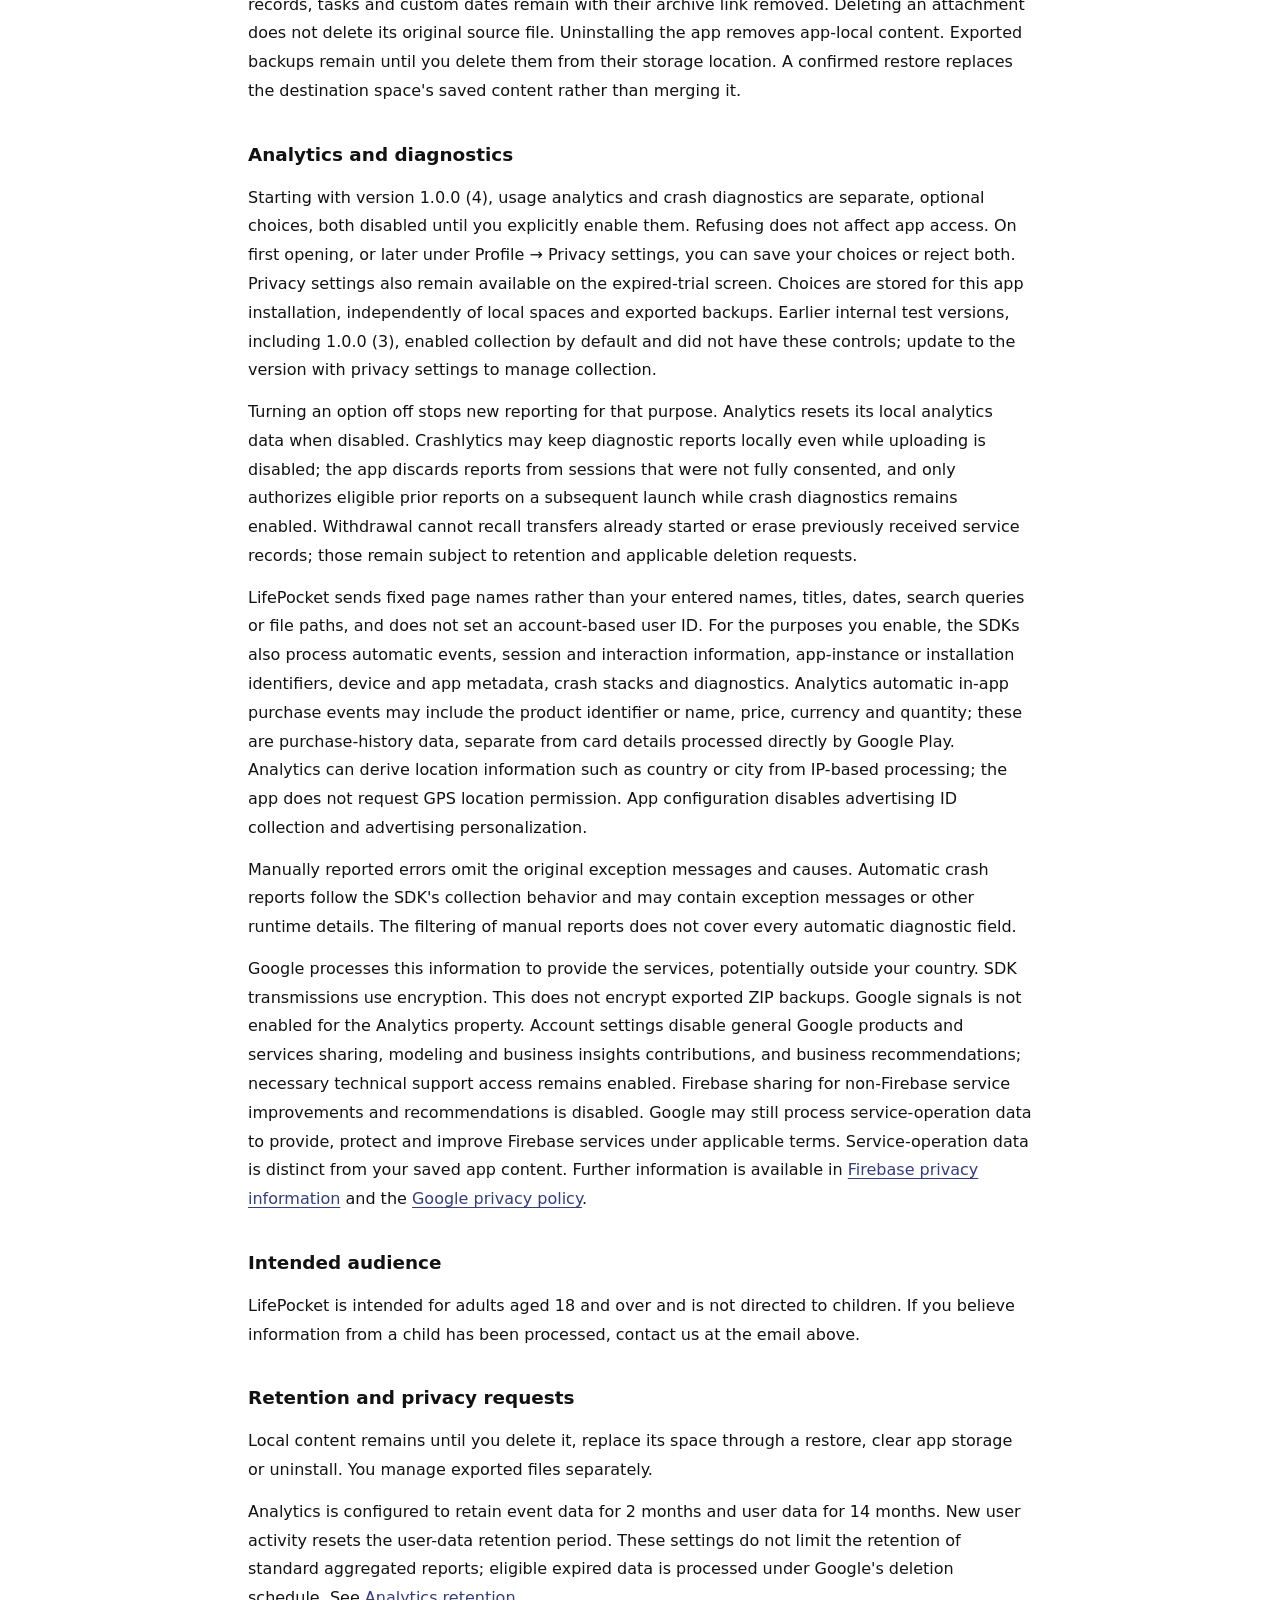
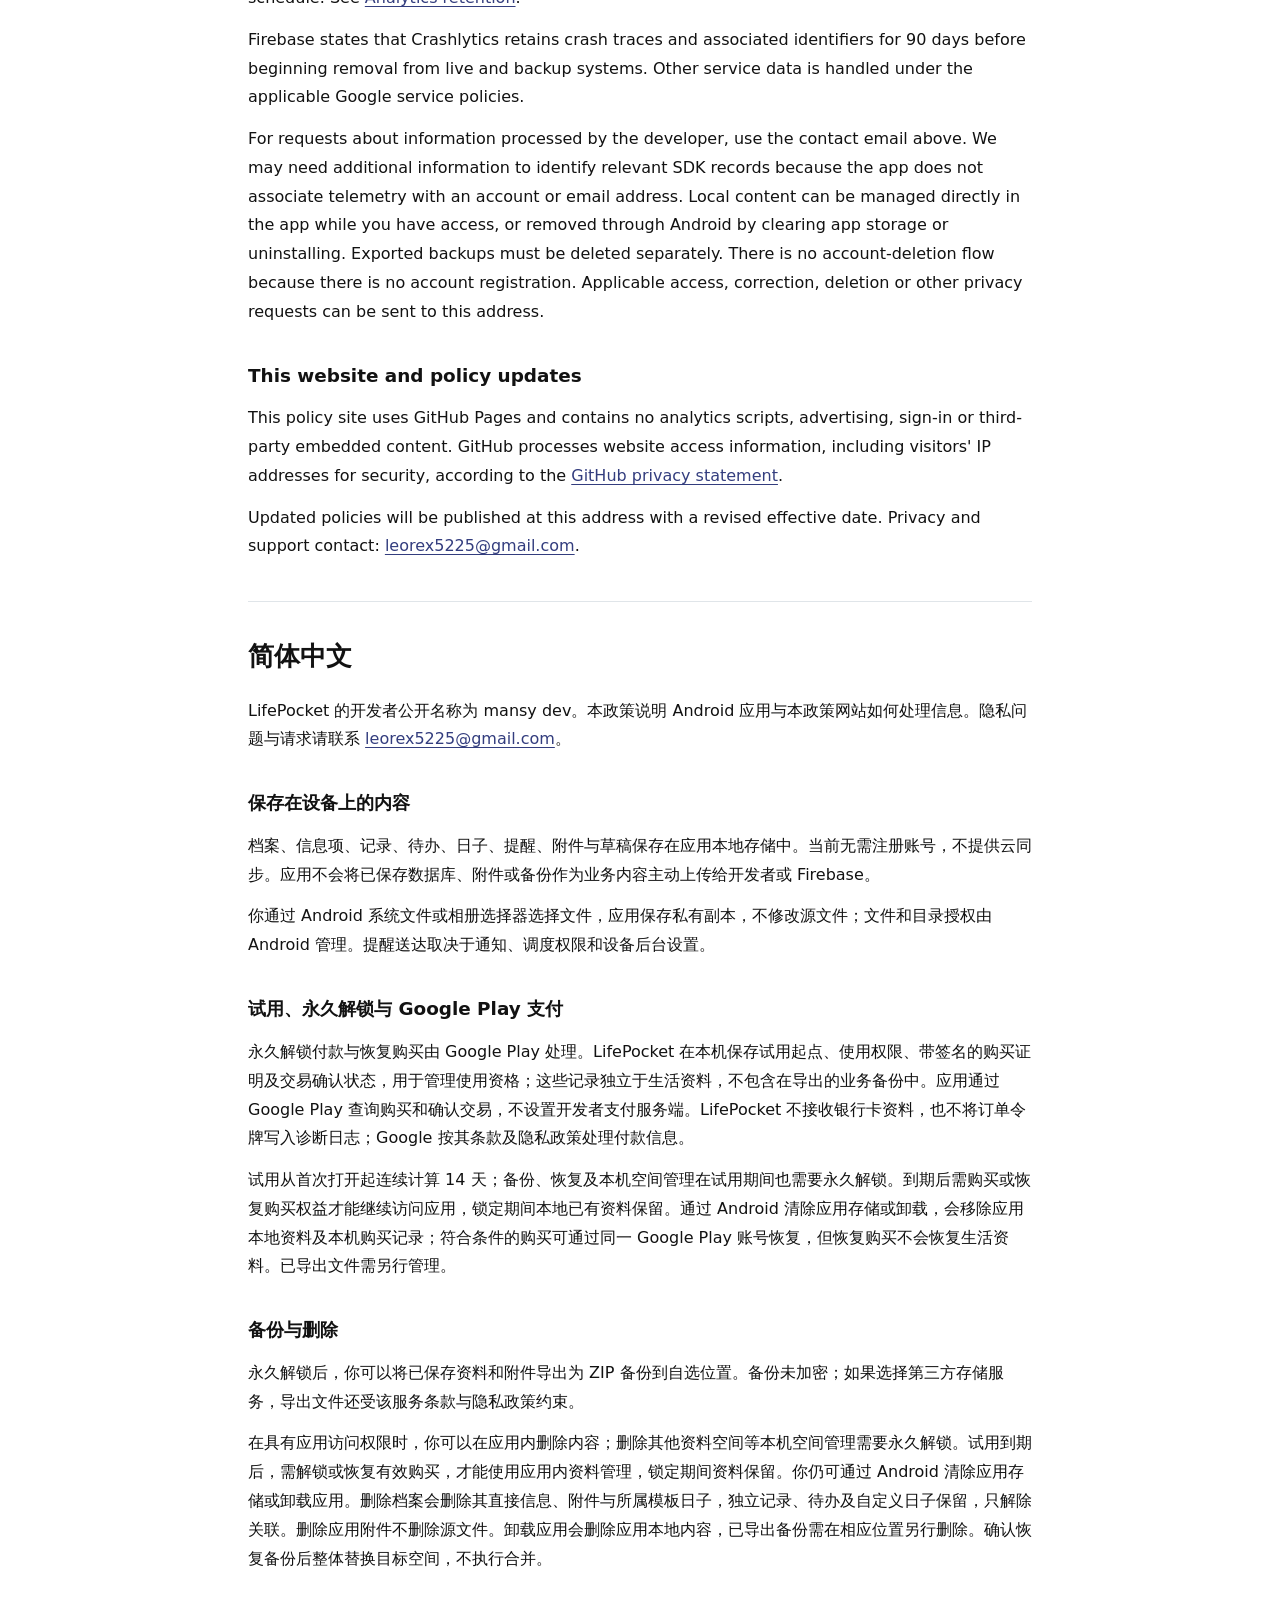
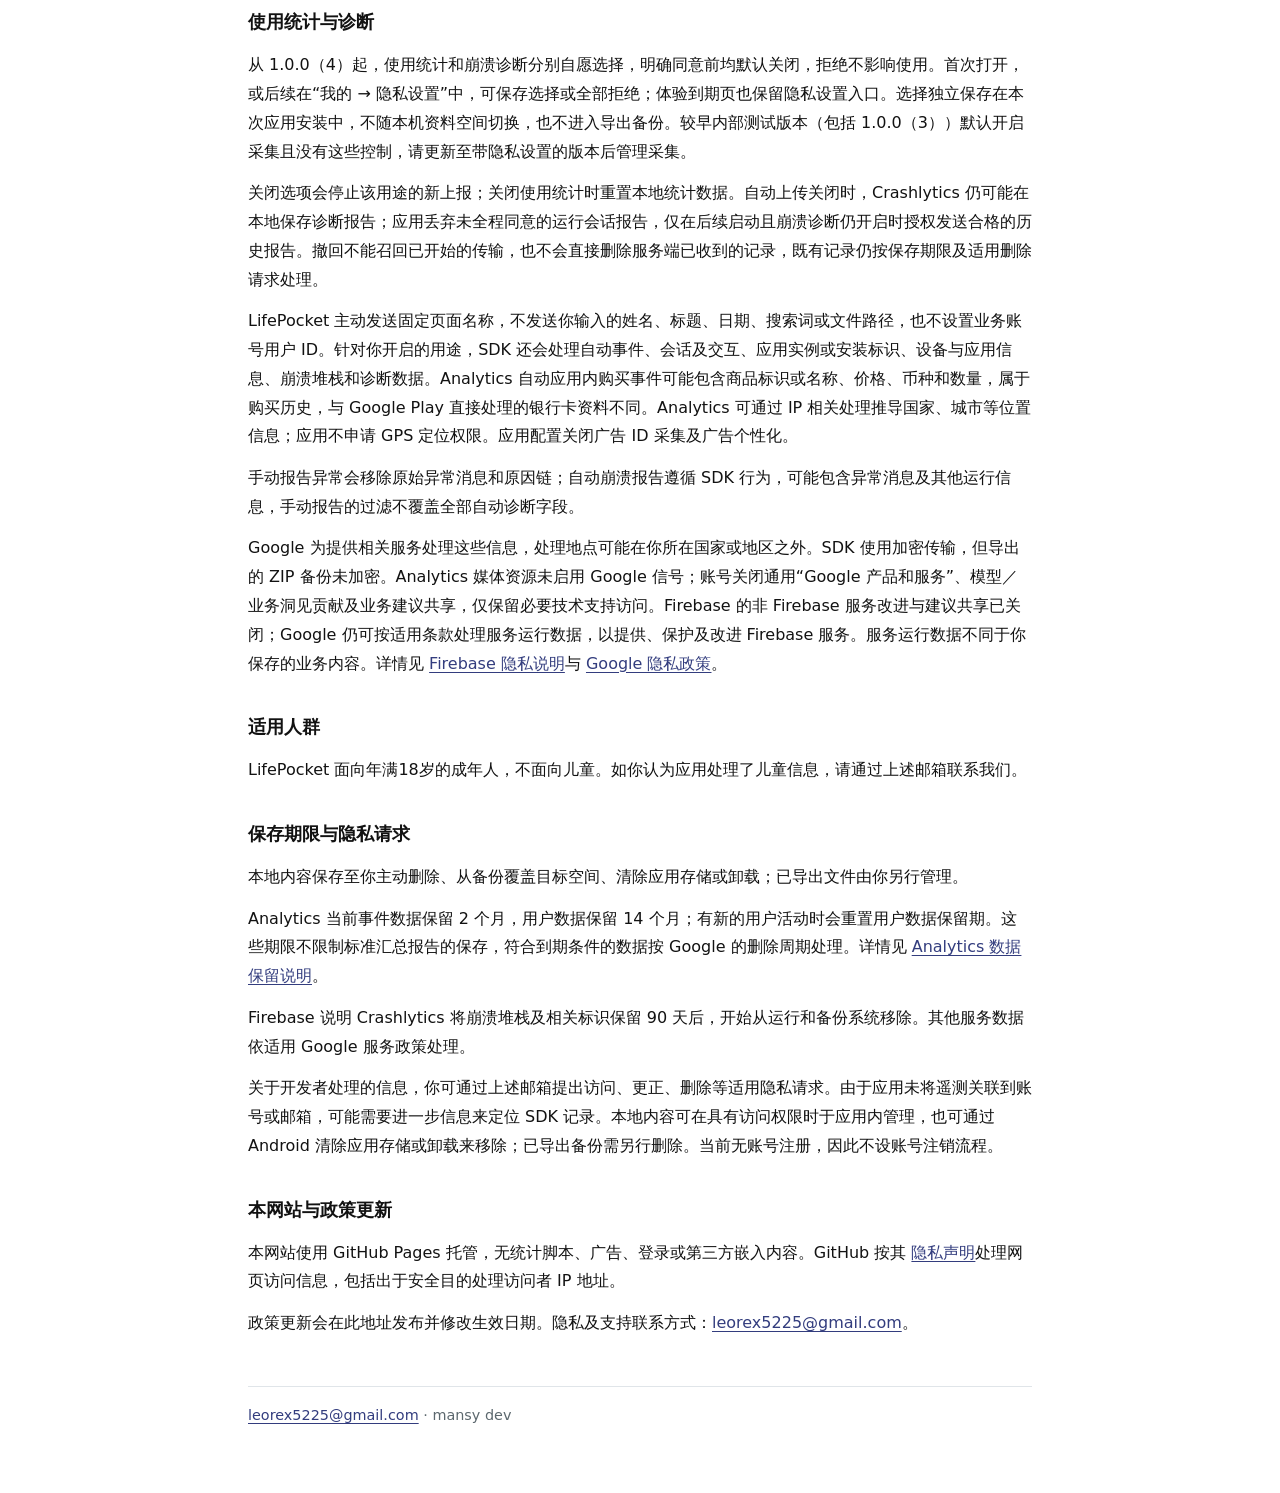
==== commit 0d7f9bab: "明确关闭后的诊断上报边界" ====
--- a/privacy/index.html
+++ b/privacy/index.html
@@ -26,7 +26,7 @@
 <p>While you have app access, you can delete content within LifePocket. Local space management, including deleting another space, requires permanent unlock. After the trial expires, you must unlock or restore an eligible purchase before using in-app data management; local data is retained while locked. You can still clear app storage or uninstall through Android. Deleting an archive removes its direct information, attachments and archive-owned dates; independent records, tasks and custom dates remain with their archive link removed. Deleting an attachment does not delete its original source file. Uninstalling the app removes app-local content. Exported backups remain until you delete them from their storage location. A confirmed restore replaces the destination space&#x27;s saved content rather than merging it.</p>
 <h3>Analytics and diagnostics</h3>
 <p>Starting with version 1.0.0 (4), usage analytics and crash diagnostics are separate, optional choices, both disabled until you explicitly enable them. Refusing does not affect app access. On first opening, or later under Profile → Privacy settings, you can save your choices or reject both. Privacy settings also remain available on the expired-trial screen. Choices are stored for this app installation, independently of local spaces and exported backups. Earlier internal test versions, including 1.0.0 (3), enabled collection by default and did not have these controls; update to the version with privacy settings to manage collection.</p>
-<p>Turning an option off stops new collection for that purpose. Analytics resets its local analytics data when disabled. Crashlytics may keep diagnostic reports locally even while uploading is disabled; the app discards reports from sessions that were not fully consented, and only authorizes eligible prior reports on a subsequent launch while crash diagnostics remains enabled. Withdrawal cannot recall transfers already started or erase previously received service records; those remain subject to retention and applicable deletion requests.</p>
+<p>Turning an option off stops new reporting for that purpose. Analytics resets its local analytics data when disabled. Crashlytics may keep diagnostic reports locally even while uploading is disabled; the app discards reports from sessions that were not fully consented, and only authorizes eligible prior reports on a subsequent launch while crash diagnostics remains enabled. Withdrawal cannot recall transfers already started or erase previously received service records; those remain subject to retention and applicable deletion requests.</p>
 <p>LifePocket sends fixed page names rather than your entered names, titles, dates, search queries or file paths, and does not set an account-based user ID. For the purposes you enable, the SDKs also process automatic events, session and interaction information, app-instance or installation identifiers, device and app metadata, crash stacks and diagnostics. Analytics automatic in-app purchase events may include the product identifier or name, price, currency and quantity; these are purchase-history data, separate from card details processed directly by Google Play. Analytics can derive location information such as country or city from IP-based processing; the app does not request GPS location permission. App configuration disables advertising ID collection and advertising personalization.</p>
 <p>Manually reported errors omit the original exception messages and causes. Automatic crash reports follow the SDK&#x27;s collection behavior and may contain exception messages or other runtime details. The filtering of manual reports does not cover every automatic diagnostic field.</p>
 <p>Google processes this information to provide the services, potentially outside your country. SDK transmissions use encryption. This does not encrypt exported ZIP backups. Google signals is not enabled for the Analytics property. Account settings disable general Google products and services sharing, modeling and business insights contributions, and business recommendations; necessary technical support access remains enabled. Firebase sharing for non-Firebase service improvements and recommendations is disabled. Google may still process service-operation data to provide, protect and improve Firebase services under applicable terms. Service-operation data is distinct from your saved app content. Further information is available in <a href="https://firebase.google.com/support/privacy">Firebase privacy information</a> and the <a href="https://policies.google.com/privacy">Google privacy policy</a>.</p>
@@ -54,7 +54,7 @@
 <p>在具有应用访问权限时，你可以在应用内删除内容；删除其他资料空间等本机空间管理需要永久解锁。试用到期后，需解锁或恢复有效购买，才能使用应用内资料管理，锁定期间资料保留。你仍可通过 Android 清除应用存储或卸载应用。删除档案会删除其直接信息、附件与所属模板日子，独立记录、待办及自定义日子保留，只解除关联。删除应用附件不删除源文件。卸载应用会删除应用本地内容，已导出备份需在相应位置另行删除。确认恢复备份后整体替换目标空间，不执行合并。</p>
 <h3>使用统计与诊断</h3>
 <p>从 1.0.0（4）起，使用统计和崩溃诊断分别自愿选择，明确同意前均默认关闭，拒绝不影响使用。首次打开，或后续在“我的 → 隐私设置”中，可保存选择或全部拒绝；体验到期页也保留隐私设置入口。选择独立保存在本次应用安装中，不随本机资料空间切换，也不进入导出备份。较早内部测试版本（包括 1.0.0（3））默认开启采集且没有这些控制，请更新至带隐私设置的版本后管理采集。</p>
-<p>关闭选项会停止该用途的新采集；关闭使用统计时重置本地统计数据。自动上传关闭时，Crashlytics 仍可能在本地保存诊断报告；应用丢弃未全程同意的运行会话报告，仅在后续启动且崩溃诊断仍开启时授权发送合格的历史报告。撤回不能召回已开始的传输，也不会直接删除服务端已收到的记录，既有记录仍按保存期限及适用删除请求处理。</p>
+<p>关闭选项会停止该用途的新上报；关闭使用统计时重置本地统计数据。自动上传关闭时，Crashlytics 仍可能在本地保存诊断报告；应用丢弃未全程同意的运行会话报告，仅在后续启动且崩溃诊断仍开启时授权发送合格的历史报告。撤回不能召回已开始的传输，也不会直接删除服务端已收到的记录，既有记录仍按保存期限及适用删除请求处理。</p>
 <p>LifePocket 主动发送固定页面名称，不发送你输入的姓名、标题、日期、搜索词或文件路径，也不设置业务账号用户 ID。针对你开启的用途，SDK 还会处理自动事件、会话及交互、应用实例或安装标识、设备与应用信息、崩溃堆栈和诊断数据。Analytics 自动应用内购买事件可能包含商品标识或名称、价格、币种和数量，属于购买历史，与 Google Play 直接处理的银行卡资料不同。Analytics 可通过 IP 相关处理推导国家、城市等位置信息；应用不申请 GPS 定位权限。应用配置关闭广告 ID 采集及广告个性化。</p>
 <p>手动报告异常会移除原始异常消息和原因链；自动崩溃报告遵循 SDK 行为，可能包含异常消息及其他运行信息，手动报告的过滤不覆盖全部自动诊断字段。</p>
 <p>Google 为提供相关服务处理这些信息，处理地点可能在你所在国家或地区之外。SDK 使用加密传输，但导出的 ZIP 备份未加密。Analytics 媒体资源未启用 Google 信号；账号关闭通用“Google 产品和服务”、模型／业务洞见贡献及业务建议共享，仅保留必要技术支持访问。Firebase 的非 Firebase 服务改进与建议共享已关闭；Google 仍可按适用条款处理服务运行数据，以提供、保护及改进 Firebase 服务。服务运行数据不同于你保存的业务内容。详情见 <a href="https://firebase.google.com/support/privacy">Firebase 隐私说明</a>与 <a href="https://policies.google.com/privacy">Google 隐私政策</a>。</p>
